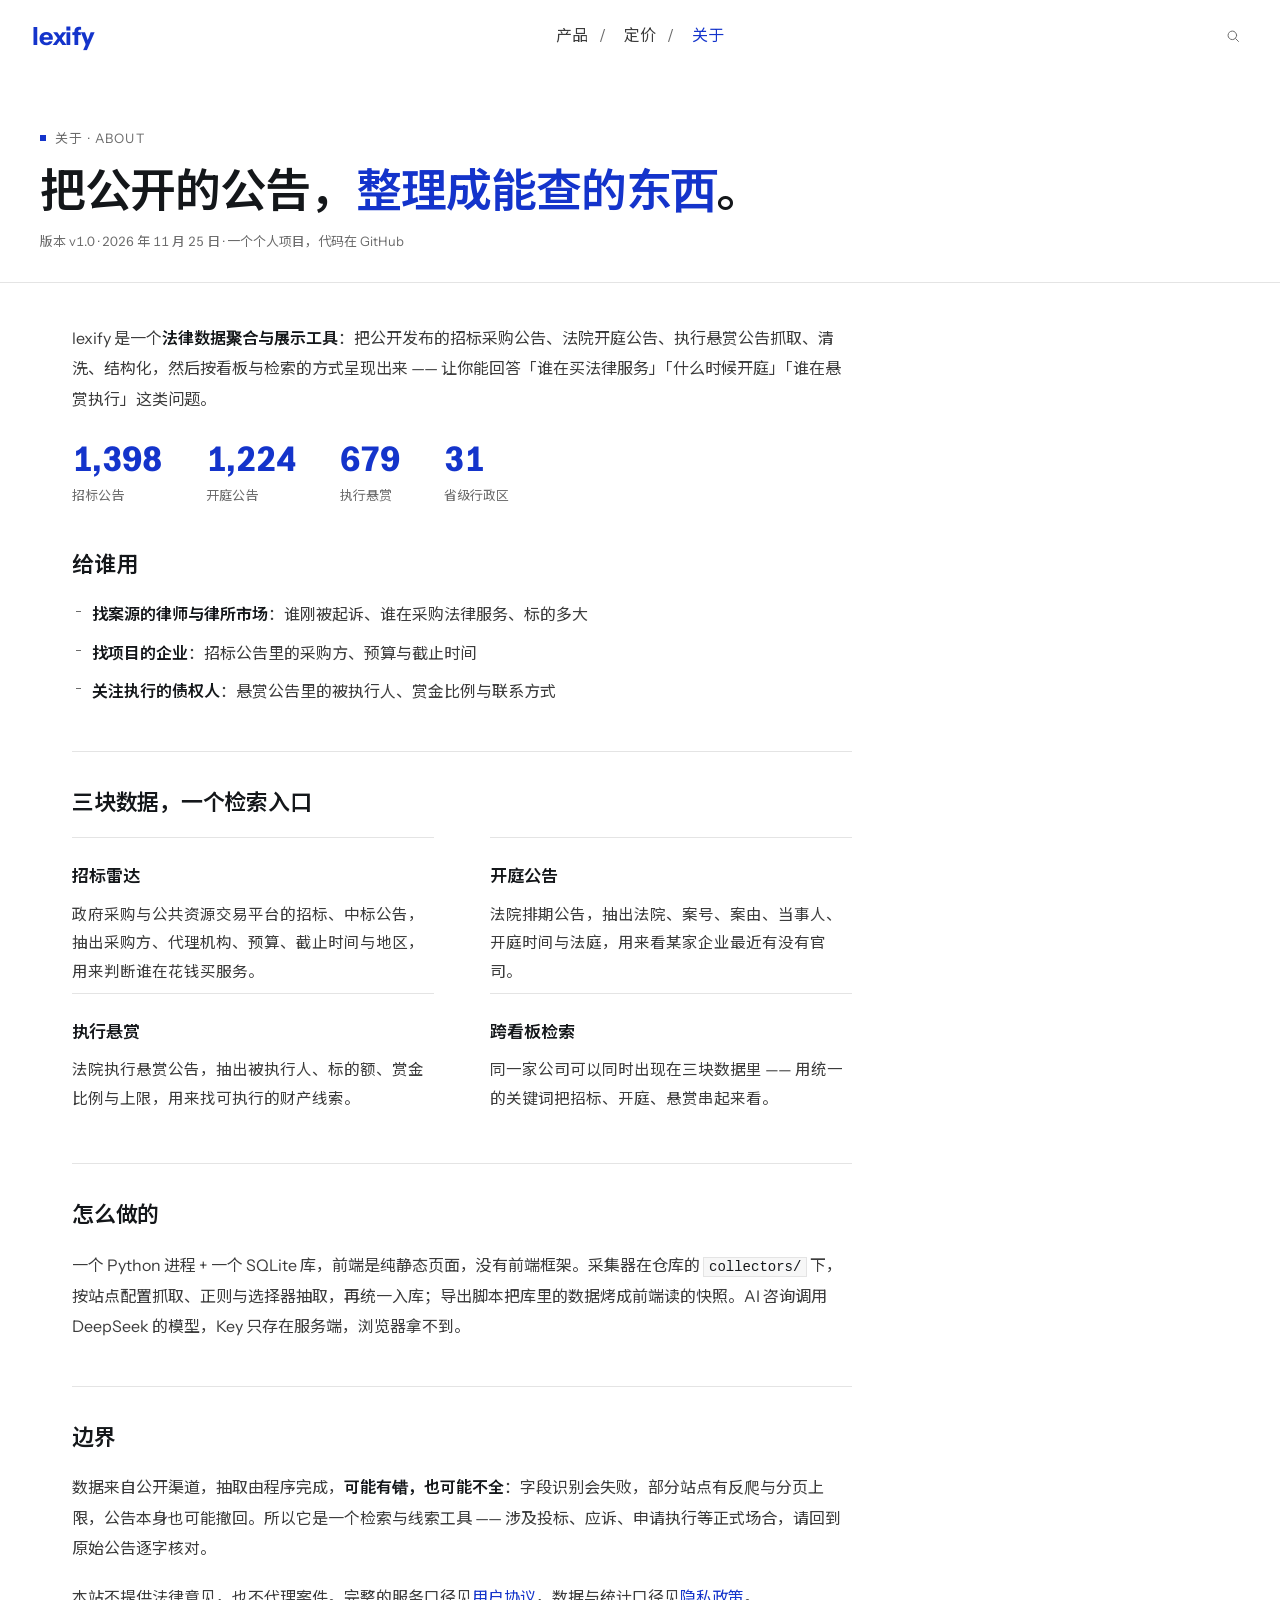
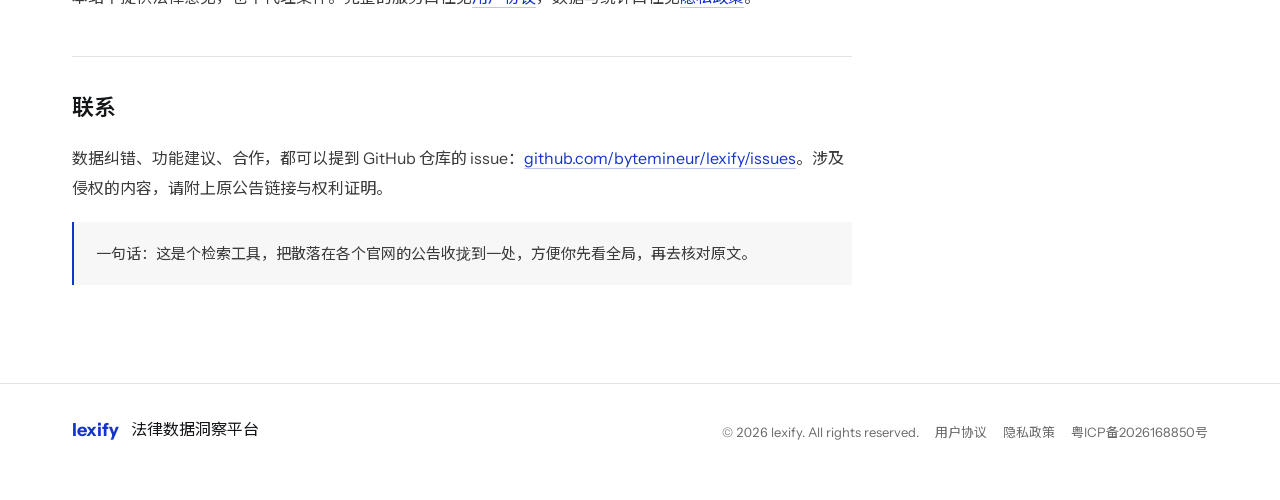
==== web/about.html @ 596ce19b "revert: 页脚恢复原样，保留导航与检索图标的改动" ====
<!DOCTYPE html>
<html lang="zh-CN" data-mlp>
<head>
<meta charset="utf-8">
<meta name="viewport" content="width=device-width, initial-scale=1">
<title>关于 · lexify</title>
<meta name="description" content="lexify 是什么、给谁用、三块数据从哪来、怎么做的，以及它的边界 —— 一个把公开法律公告整理成可检索看板的工具。">
<link rel="icon" type="image/png" sizes="64x64" href="favicon-64.png">
<link rel="icon" type="image/png" sizes="32x32" href="favicon-32.png">
<link rel="stylesheet" href="style.css">
<link rel="stylesheet" href="millennium.css">
<link rel="stylesheet" href="subpage.css">
<link rel="stylesheet" href="ai-chat.css">
</head>
<body class="sub-page">

<header class="topbar">
  <a class="brand" href="index.html">
    <span class="logo" aria-hidden="true">
      <svg viewBox="0 0 24 24" fill="none">
        <path d="M7.8 4.4Q7 4.4 7 5.2v13.5h10v-2.2a1.1 1.1 0 0 0-1.1-1.1h-5.7V4.4z" fill="currentColor"/>
      </svg>
    </span>
    <span class="brand-text"><strong>lexify</strong><em>法律数据洞察平台</em></span>
  </a>
  <nav class="nav" id="nav">
    <div class="nav-drop">
      <a href="tender.html" aria-haspopup="true">产品</a>
      <div class="nav-drop-menu" role="menu">
        <a role="menuitem" href="tender.html"><b>招标雷达</b><em>Tender Radar</em></a>
        <a role="menuitem" href="hearing.html"><b>开庭公告</b><em>Hearing Docket</em></a>
        <a role="menuitem" href="bounty.html"><b>执行悬赏</b><em>Bounty Notice</em></a>
      </div>
    </div>
    <a href="pricing.html">定价</a>
    <a href="about.html" class="on">关于</a>
  </nav>

  <div class="topbar-right">
    <button class="icon-btn" id="btnSearch" title="全站检索（⌘K）" aria-label="检索">
      <svg viewBox="0 0 24 24" fill="none" stroke="currentColor" stroke-width="1.5" stroke-linecap="round">
        <circle cx="11" cy="11" r="6.4"/><path d="m16 16 4.2 4.2"/>
      </svg>
    </button>
  </div>
</header>

<main>

  <section class="sub-head">
    <div class="wrap">
      <p class="sub-kicker"><span class="dot"></span>关于 · ABOUT</p>
      <h1 class="sub-title">把公开的公告，<span class="hl">整理成能查的东西</span>。</h1>
      <p class="sub-meta">版本 v1.0 · 2026 年 11 月 25 日 · 一个个人项目，代码在 GitHub</p>
    </div>
  </section>

  <div class="wrap">
  <article class="sub-body">

    <p>lexify 是一个<strong>法律数据聚合与展示工具</strong>：把公开发布的招标采购公告、法院开庭公告、执行悬赏公告抓取、清洗、结构化，然后按看板与检索的方式呈现出来 —— 让你能回答「谁在买法律服务」「什么时候开庭」「谁在悬赏执行」这类问题。</p>

    <div class="pstat">
      <div><b>1,398</b><span>招标公告</span></div>
      <div><b>1,224</b><span>开庭公告</span></div>
      <div><b>679</b><span>执行悬赏</span></div>
      <div><b>31</b><span>省级行政区</span></div>
    </div>

    <h2>给谁用</h2>
    <ul>
      <li><strong>找案源的律师与律所市场</strong>：谁刚被起诉、谁在采购法律服务、标的多大</li>
      <li><strong>找项目的企业</strong>：招标公告里的采购方、预算与截止时间</li>
      <li><strong>关注执行的债权人</strong>：悬赏公告里的被执行人、赏金比例与联系方式</li>
    </ul>

    <h2>三块数据，一个检索入口</h2>
    <div class="pgrid">
      <div class="pcard">
        <h3>招标雷达</h3>
        <p>政府采购与公共资源交易平台的招标、中标公告，抽出采购方、代理机构、预算、截止时间与地区，用来判断谁在花钱买服务。</p>
      </div>
      <div class="pcard">
        <h3>开庭公告</h3>
        <p>法院排期公告，抽出法院、案号、案由、当事人、开庭时间与法庭，用来看某家企业最近有没有官司。</p>
      </div>
      <div class="pcard">
        <h3>执行悬赏</h3>
        <p>法院执行悬赏公告，抽出被执行人、标的额、赏金比例与上限，用来找可执行的财产线索。</p>
      </div>
      <div class="pcard">
        <h3>跨看板检索</h3>
        <p>同一家公司可以同时出现在三块数据里 —— 用统一的关键词把招标、开庭、悬赏串起来看。</p>
      </div>
    </div>

    <h2>怎么做的</h2>
    <p>一个 Python 进程 + 一个 SQLite 库，前端是纯静态页面，没有前端框架。采集器在仓库的 <code>collectors/</code> 下，按站点配置抓取、正则与选择器抽取，再统一入库；导出脚本把库里的数据烤成前端读的快照。AI 咨询调用 DeepSeek 的模型，Key 只存在服务端，浏览器拿不到。</p>

    <h2>边界</h2>
    <p>数据来自公开渠道，抽取由程序完成，<strong>可能有错，也可能不全</strong>：字段识别会失败，部分站点有反爬与分页上限，公告本身也可能撤回。所以它是一个检索与线索工具 —— 涉及投标、应诉、申请执行等正式场合，请回到原始公告逐字核对。</p>
    <p>本站不提供法律意见，也不代理案件。完整的服务口径见<a href="terms.html">用户协议</a>，数据与统计口径见<a href="privacy.html">隐私政策</a>。</p>

    <h2>联系</h2>
    <p>数据纠错、功能建议、合作，都可以提到 GitHub 仓库的 issue：<a href="https://github.com/bytemineur/lexify/issues" target="_blank" rel="noopener noreferrer">github.com/bytemineur/lexify/issues</a>。涉及侵权的内容，请附上原公告链接与权利证明。</p>

    <p class="sub-note">一句话：这是个检索工具，把散落在各个官网的公告收拢到一处，方便你先看全局，再去核对原文。</p>

  </article>
  </div>
</main>

<footer class="foot">
  <div class="wrap foot-in">
    <a class="foot-brand" href="index.html"><strong>lexify</strong> 法律数据洞察平台</a>
    <div class="foot-legal">
      <p class="foot-note">© 2026 lexify. All rights reserved.</p>
      <p class="foot-links"><a href="terms.html">用户协议</a><a href="privacy.html">隐私政策</a></p>
      <a class="foot-icp" href="https://beian.miit.gov.cn/" target="_blank" rel="noopener noreferrer">粤ICP备2026168850号</a>
    </div>
  </div>
</footer>

<script src="ai-chat.js"></script>
<script src="nav-dropdown.js"></script>
<script src="search.js"></script>
<script src="track.js"></script>
</body>
</html>
---- web/style.css ----
/* ============================================================
   Lexify — 法律数据工作台
   ------------------------------------------------------------
   一套中性色阶（偏冷墨绿，饱和度极低）+ 一个强调色。
   强调色只出现在：选中态、排序箭头、一个关键数字、图表第一名。
   其余全部靠中性阶与 1px 墨线分层，不发光、不渐变、不投影堆叠。

   数字与案号统一走等宽表格字体（tabular / mono），像案卷编号一样对齐。

   零外部字体与图标依赖：全部内联 SVG，离线可用。

   版式修订参照 unslop 的九轮检查法（间距 / 颜色 / 图标 / 文案 / 字体 /
   布局 / 细节 / 视觉 / 动效）：
   unslop by Damir Sokolovsky (@heydamir), CC BY 4.0
   https://github.com/heydamir/unslop
   ============================================================ */

/* ── 色阶与令牌：深色（默认）────────────────────── */
:root,
[data-theme="dark"] {
  color-scheme: dark;

  /* 中性阶：5 层表面 + 3 个文字角色 */
  --bg: #0b0e0d;
  --surface: #121615;
  --surface-2: #171c1a;
  --surface-3: #1e2422;
  --surface-4: #262d2a;

  --border: rgba(233, 236, 234, 0.09);
  --border-2: rgba(233, 236, 234, 0.17);

  --text: #e9ecea;
  --text-2: #9aa39f;
  --text-3: #838c88;

  /* 强调：只做选中、强调数字、图表第一名 */
  --accent: #1fa07a;
  --accent-ink: #46c79c;
  --accent-soft: rgba(31, 160, 122, 0.13);

  /* 语义色只表达意义，压到能坐进色阶里 */
  --danger: #dd6a5e;
  --danger-soft: rgba(221, 106, 94, 0.12);
  --warn: #cf9a34;
  --warn-soft: rgba(207, 154, 52, 0.12);
  --ok: #4cc38a;

  /* 三个看板各自的标识：只用于 6px 圆点，不进版面 */
  --m-tender: #1fa07a;
  --m-hearing: #6f8fd8;
  --m-bounty: #c79a3c;

  /* 主按钮：深色下用色阶里的近白色 + 深字，比彩色按钮更决断 */
  --btn-bg: #e9ecea;
  --btn-fg: #0b0e0d;

  --nav-bg: rgba(11, 14, 13, 0.78);
  --shadow: 0 1px 2px rgba(0, 0, 0, 0.5);
  --shadow-lg: 0 16px 48px rgba(0, 0, 0, 0.55);
  --raised: inset 0 1px 0 rgba(255, 255, 255, 0.04);
}

/* ── 浅色 ───────────────────────────────────────── */
[data-theme="light"] {
  color-scheme: light;

  --bg: #f7f7f4;
  --surface: #ffffff;
  --surface-2: #f1f2ee;
  --surface-3: #e8e9e4;
  --surface-4: #dee0da;

  --border: #e2e3de;
  --border-2: #cfd1ca;

  --text: #14171a;
  --text-2: #565c5f;
  --text-3: #666d69;

  --accent: #0d6b57;
  --accent-ink: #0d6b57;
  --accent-soft: #e6f1ed;

  --danger: #c2453a;
  --danger-soft: #fbeceb;
  --warn: #8a5f0a;
  --warn-soft: #fbf2e0;
  --ok: #16794c;

  --m-tender: #0d6b57;
  --m-hearing: #2f5aa8;
  --m-bounty: #8a5f0a;

  --btn-bg: #14171a;
  --btn-fg: #ffffff;

  --nav-bg: rgba(247, 247, 244, 0.85);
  --shadow: 0 1px 2px rgba(16, 18, 20, 0.05);
  --shadow-lg: 0 12px 32px rgba(16, 18, 20, 0.09);
  --raised: none;
}

/* ── 基础 ───────────────────────────────────────── */
*,
*::before,
*::after { box-sizing: border-box; }

html { -webkit-text-size-adjust: 100%; }

body {
  margin: 0;
  background: var(--bg);
  color: var(--text);
  font-family: -apple-system, BlinkMacSystemFont, "Segoe UI", "PingFang SC",
               "Hiragino Sans GB", "Microsoft YaHei", "Noto Sans SC", sans-serif;
  font-size: 14px;
  line-height: 1.6;
  -webkit-font-smoothing: antialiased;
}

/* 数字、案号、金额：一套等宽，全站对齐 */
.mono,
table.list td.num,
.ticker dt,
.metrics b,
.kpis .kpi b,
.preview-n,
.pn,
.chip i,
.dv,
.bhead-meta b { font-variant-numeric: tabular-nums; }

@keyframes spin { to { transform: rotate(360deg); } }

@media (prefers-reduced-motion: reduce) {
  * { transition: none !important; animation: none !important; }
}

a { color: inherit; text-decoration: none; }
h1, h2, h3, h4, p, dl, dd, ul, li { margin: 0; }
ul { padding: 0; list-style: none; }
button { font: inherit; color: inherit; }
svg { display: block; }

::selection { background: var(--accent-soft); color: var(--text); }

/* 段落用 pretty 换行，避免最后一行只剩一两个字 */
.hero-title,
.hero-sub,
.sec-head p,
.card-desc,
.card-facts li,
.aside-note,
.bhead p.sub { text-wrap: pretty; }

:focus-visible {
  outline: 2px solid var(--accent);
  outline-offset: 2px;
  border-radius: 4px;
}

.wrap {
  width: 100%;
  max-width: 1240px;
  margin: 0 auto;
  padding: 0 32px;
}
@media (max-width: 720px) { .wrap { padding: 0 20px; } }

/* ── 顶栏 ───────────────────────────────────────── */
.topbar {
  position: sticky;
  top: 0;
  z-index: 40;
  display: flex;
  align-items: center;
  gap: 24px;
  height: 64px;
  padding: 0 32px;
  background: var(--nav-bg);
  backdrop-filter: saturate(160%) blur(12px);
  -webkit-backdrop-filter: saturate(160%) blur(12px);
  border-bottom: 1px solid var(--border);
}

.brand { display: flex; align-items: center; gap: 10px; flex: 0 0 auto; }

/* 标识：平涂一方，不用渐变、不加发光 */
.logo {
  display: grid;
  place-items: center;
  width: 28px;
  height: 28px;
  border-radius: 8px;
  background: var(--accent);
  color: #fff;
}
.logo svg { width: 18px; height: 18px; }
.logo.sm { width: 24px; height: 24px; border-radius: 7px; }
.logo.sm svg { width: 15px; height: 15px; }

.brand-text { display: flex; flex-direction: column; line-height: 1.15; }
.brand-text strong { font-size: 16px; font-weight: 600; letter-spacing: -0.01em; }
.brand-text em {
  font-style: normal;
  font-size: 11px;
  color: var(--text-3);
}

.nav { display: flex; align-items: center; gap: 2px; margin-left: 8px; }
.nav a {
  padding: 6px 12px;
  border-radius: 8px;
  font-size: 13px;
  color: var(--text-2);
  transition: background-color .14s cubic-bezier(.22,1,.36,1),
              color .14s cubic-bezier(.22,1,.36,1);
}
.nav a:hover { color: var(--text); background: var(--surface-2); }
.nav a.on { color: var(--text); background: var(--surface-2); }

.topbar-right { display: flex; align-items: center; gap: 8px; margin-left: auto; }

.icon-btn {
  display: grid;
  place-items: center;
  width: 32px;
  height: 32px;
  padding: 0;
  border: 1px solid var(--border);
  border-radius: 8px;
  background: transparent;
  color: var(--text-2);
  cursor: pointer;
  transition: border-color .14s cubic-bezier(.22,1,.36,1),
              color .14s cubic-bezier(.22,1,.36,1);
}
.icon-btn svg { width: 16px; height: 16px; }
.icon-btn:hover { color: var(--text); border-color: var(--border-2); }

.seg {
  display: flex;
  gap: 2px;
  padding: 2px;
  border: 1px solid var(--border);
  border-radius: 8px;
  background: var(--surface-2);
}
.seg button {
  display: grid;
  place-items: center;
  width: 26px;
  height: 26px;
  padding: 0;
  border: 0;
  border-radius: 6px;
  background: transparent;
  color: var(--text-3);
  cursor: pointer;
  transition: background-color .14s cubic-bezier(.22,1,.36,1),
              color .14s cubic-bezier(.22,1,.36,1);
}
.seg button svg { width: 14px; height: 14px; }
.seg button:hover { color: var(--text-2); }
.seg button.on {
  background: var(--surface);
  color: var(--text);
  box-shadow: var(--raised);
}

@media (max-width: 860px) {
  .nav { display: none; }
  .topbar { gap: 12px; padding: 0 20px; }
}

@media (max-width: 560px) {
  /* 窄屏交给自动换行，硬折行会留孤字 */
  .hero-title { font-size: 26px; }
  .hero-title br { display: none; }
  .searchbar kbd { display: none; }
}

/* ── 首屏 ───────────────────────────────────────── */
.hero { border-bottom: 1px solid var(--border); }

/* 左文右证：左边说产品，右边直接摆三条真实记录 */
.hero-grid {
  display: grid;
  grid-template-columns: minmax(0, 1fr) minmax(0, 460px);
  align-items: center;
  gap: 56px;
  padding: 88px 0 56px;
}
@media (max-width: 1120px) {
  .hero-grid { grid-template-columns: 1fr; gap: 48px; padding: 64px 0 48px; }
  /* 单列时收窄，保持表格该有的比例，别拉成一条长带 */
  .preview { max-width: 560px; }
}

/* 顶部一行状态：纯文字，不做胶囊 */
.eyebrow {
  display: flex;
  align-items: center;
  gap: 8px;
  margin-bottom: 24px;
  font-size: 12px;
  color: var(--text-3);
}
.eyebrow .dot {
  width: 5px;
  height: 5px;
  border-radius: 50%;
  background: var(--accent);
  flex: 0 0 auto;
}

.hero-title {
  max-width: 600px;
  font-size: clamp(28px, 3vw, 40px);
  font-weight: 500;
  line-height: 1.2;
  letter-spacing: -0.02em;
  margin-bottom: 20px;
}
/* 一个词上色就够，不再压一条色块 */
.hero-title .hl { color: var(--accent-ink); }

.hero-sub {
  max-width: 566px;
  font-size: 15px;
  line-height: 1.75;
  color: var(--text-2);
  margin-bottom: 32px;
}

/* 搜索条 */
.searchbar {
  display: flex;
  align-items: center;
  gap: 10px;
  max-width: 520px;
  padding: 4px 4px 4px 14px;
  border: 1px solid var(--border-2);
  border-radius: 10px;
  background: var(--surface);
  transition: border-color .16s cubic-bezier(.22,1,.36,1),
              box-shadow .16s cubic-bezier(.22,1,.36,1);
}
.searchbar:focus-within {
  border-color: var(--accent);
  box-shadow: 0 0 0 3px var(--accent-soft);
}
.sb-icon { width: 16px; height: 16px; color: var(--text-3); flex: 0 0 auto; }
.searchbar input {
  flex: 1;
  min-width: 0;
  border: 0;
  outline: 0;
  background: transparent;
  color: var(--text);
  font-size: 14px;
  line-height: 2;
}
.searchbar input::placeholder { color: var(--text-3); }
.searchbar input::-webkit-search-cancel-button { display: none; }
.searchbar kbd {
  flex: 0 0 auto;
  padding: 2px 6px;
  border: 1px solid var(--border);
  border-radius: 4px;
  background: var(--surface-2);
  color: var(--text-3);
  font: inherit;
  font-size: 11px;
}
.sb-go {
  flex: 0 0 auto;
  padding: 8px 18px;
  border: 0;
  border-radius: 8px;
  background: var(--btn-bg);
  color: var(--btn-fg);
  font-size: 13px;
  font-weight: 500;
  cursor: pointer;
  transition: opacity .14s cubic-bezier(.22,1,.36,1);
}
.sb-go:hover { opacity: .88; }
.sb-go:active { transform: scale(.98); }

/* 常用检索：安静的文本链，不做胶囊 */
.hero-hot {
  display: flex;
  align-items: baseline;
  gap: 4px 12px;
  flex-wrap: wrap;
  margin-top: 14px;
  font-size: 12px;
  color: var(--text-3);
}
.hero-hot button {
  padding: 0;
  border: 0;
  background: transparent;
  color: var(--text-2);
  font-size: 12px;
  cursor: pointer;
  text-decoration: underline;
  text-decoration-color: var(--border-2);
  text-underline-offset: 3px;
  transition: color .14s cubic-bezier(.22,1,.36,1);
}
.hero-hot button:hover { color: var(--accent-ink); text-decoration-color: currentColor; }

/* ── 首屏右侧：一条真实记录 ─────────────────────── */
.preview {
  border: 1px solid var(--border);
  border-radius: 14px;
  background: var(--surface);
  box-shadow: var(--shadow-lg);
  overflow: hidden;
}
.preview-h {
  display: flex;
  align-items: baseline;
  justify-content: space-between;
  gap: 12px;
  padding: 14px 20px;
  border-bottom: 1px solid var(--border);
}
.preview-t { font-size: 13px; font-weight: 500; }
.preview-cols {
  display: flex;
  align-items: baseline;
  gap: 8px;
  font-size: 11.5px;
  color: var(--text-3);
}
.preview-cols b { color: var(--text-2); font-weight: 400; font-variant-numeric: tabular-nums; }

.pv-row {
  display: grid;
  grid-template-columns: 72px minmax(0, 1fr) auto;
  gap: 16px;
  padding: 12px 20px;
  border-bottom: 1px solid var(--border);
}
.pv-row:last-of-type { border-bottom: 0; }
.pv-when { font-size: 13px; font-weight: 500; }
.pv-when .pv-d {
  display: block;
  margin-top: 2px;
  font-size: 11px;
  font-weight: 400;
  color: var(--text-3);
}
.pv-when .pv-d.soon { color: var(--danger); }
.pv-party {
  font-size: 13px;
  color: var(--text);
  overflow: hidden;
  text-overflow: ellipsis;
  white-space: nowrap;
}
.pv-meta {
  display: block;
  margin-top: 3px;
  font-size: 11.5px;
  color: var(--text-3);
  overflow: hidden;
  text-overflow: ellipsis;
  white-space: nowrap;
}
.pv-amt {
  font-size: 13px;
  font-weight: 500;
  text-align: right;
  white-space: nowrap;
  font-variant-numeric: tabular-nums;
}

.preview-f {
  display: flex;
  align-items: center;
  justify-content: space-between;
  gap: 12px;
  padding: 12px 20px;
  border-top: 1px solid var(--border);
  background: var(--surface-2);
  font-size: 11.5px;
  color: var(--text-3);
}
.preview-f b { color: var(--text); font-weight: 500; font-variant-numeric: tabular-nums; }

@media (max-width: 560px) {
  .pv-row { grid-template-columns: 56px minmax(0, 1fr) auto; gap: 12px; padding: 12px 16px; }
  .preview-h, .preview-f { padding-left: 16px; padding-right: 16px; }
}

/* ── 数字带 ─────────────────────────────────────── */
.ticker {
  display: flex;
  gap: 0;
  padding-bottom: 56px;
  border-top: 1px solid var(--border);
}
.ticker > div {
  flex: 1 1 0;
  min-width: 0;
  padding: 20px 24px 0 0;
}
.ticker > div + div { padding-left: 24px; border-left: 1px solid var(--border); }
.ticker dt {
  font-size: 28px;
  font-weight: 500;
  letter-spacing: -0.02em;
  line-height: 1.2;
}
.ticker dt.word { font-size: 20px; letter-spacing: 0; }
.ticker dd { font-size: 12px; color: var(--text-3); margin-top: 4px; }

@media (max-width: 720px) {
  .ticker { flex-wrap: wrap; padding-bottom: 40px; }
  .ticker > div { flex-basis: 42%; padding-top: 16px; }
  .ticker > div + div { padding-left: 0; border-left: 0; }
  .ticker > div:nth-child(even) { padding-left: 20px; border-left: 1px solid var(--border); }
}

/* ── 区块标题 ───────────────────────────────────── */
.sec-head { margin-bottom: 28px; }
.sec-head.tight { margin-bottom: 20px; }
.sec-head h2 {
  font-size: 20px;
  font-weight: 500;
  letter-spacing: -0.012em;
  margin-bottom: 6px;
}
.sec-head p {
  max-width: 640px;
  font-size: 13.5px;
  color: var(--text-2);
  line-height: 1.7;
}

/* ── 看板卡片 ───────────────────────────────────── */
.boards { padding: 80px 0 8px; }

.board-grid {
  display: grid;
  grid-template-columns: repeat(3, 1fr);
  gap: 16px;
}
@media (max-width: 1080px) { .board-grid { grid-template-columns: 1fr 1fr; } }
@media (max-width: 720px) { .board-grid { grid-template-columns: 1fr; } }

.card {
  position: relative;
  display: flex;
  flex-direction: column;
  padding: 24px 24px 0;
  border: 1px solid var(--border);
  border-radius: 14px;
  background: var(--surface);
  overflow: hidden;
  transition: border-color .18s cubic-bezier(.22,1,.36,1);
}
.card:hover { border-color: var(--border-2); }

/* 三个看板只留一个 6px 圆点做标识，不铺色 */
.m-tender { --mc: var(--m-tender); }
.m-hearing { --mc: var(--m-hearing); }
.m-bounty { --mc: var(--m-bounty); }

.card-top { display: flex; gap: 14px; margin-bottom: 20px; }

.card-icon {
  display: grid;
  place-items: center;
  width: 36px;
  height: 36px;
  flex: 0 0 auto;
  border-radius: 10px;
  background: var(--surface-2);
  border: 1px solid var(--border);
  color: var(--text-2);
}
.card-icon svg { width: 18px; height: 18px; stroke-width: 1.5; }

.card h3 {
  display: flex;
  align-items: baseline;
  gap: 8px;
  font-size: 16px;
  font-weight: 500;
  margin-bottom: 6px;
}
.card h3 .en {
  font-size: 11.5px;
  font-weight: 400;
  color: var(--text-3);
}
.card-desc {
  font-size: 13px;
  line-height: 1.65;
  color: var(--text-2);
  /* 三张卡说长度不一，统一预留三行，指标行才能横向对齐 */
  min-height: 4.95em;
  display: -webkit-box;
  -webkit-line-clamp: 3;
  -webkit-box-orient: vertical;
  overflow: hidden;
}
.card-desc strong { color: var(--text); font-weight: 500; }

/* 指标行 */
.metrics {
  display: flex;
  gap: 0;
  padding: 14px 0;
  margin-bottom: 16px;
  border-top: 1px solid var(--border);
  border-bottom: 1px solid var(--border);
}
.metrics li { flex: 1; padding-right: 12px; }
.metrics li + li { padding-left: 14px; border-left: 1px solid var(--border); }
.metrics b {
  display: block;
  font-size: 17px;
  font-weight: 500;
  letter-spacing: -0.012em;
  line-height: 1.3;
}
.metrics span {
  display: block;
  font-size: 11.5px;
  color: var(--text-3);
  line-height: 1.4;
  margin-top: 2px;
}
/* 只有「临期」这一个数字带语义色。
   注意用 m- 前缀：.hot / .warn 是首页「常用检索」那排文字链的类，
   直接挂在 li 上会把 display:flex 和 12px 字号带进来（33 缩水就是这么来的）。 */
.metrics .m-warn b { color: var(--warn); }
.metrics .m-hot b { color: var(--danger); }
.metrics .m-money b { color: var(--bounty, var(--text)); }

/* 一条真实统计，替代原来的装饰柱图 */
.card-stat {
  margin-bottom: 20px;
  font-size: 11.5px;
  line-height: 1.5;
  color: var(--text-3);
}
.card-stat b { color: var(--text-2); font-weight: 500; font-variant-numeric: tabular-nums; }

/* 要点 */
.card-facts { flex: 1; margin-bottom: 24px; }
.card-facts li {
  position: relative;
  padding-left: 14px;
  margin-bottom: 8px;
  font-size: 12.5px;
  line-height: 1.6;
  color: var(--text-2);
}
.card-facts li::before {
  content: "";
  position: absolute;
  left: 2px;
  top: 8px;
  width: 3px;
  height: 3px;
  border-radius: 50%;
  background: var(--text-3);
}

/* 进入按钮 */
.card-go {
  display: flex;
  align-items: center;
  justify-content: space-between;
  gap: 12px;
  margin: 0 -24px;
  padding: 14px 24px;
  border-top: 1px solid var(--border);
  background: var(--surface-2);
  font-size: 13px;
  font-weight: 500;
  color: var(--text-2);
  transition: color .18s cubic-bezier(.22,1,.36,1),
              background-color .18s cubic-bezier(.22,1,.36,1);
}
.card-go svg { width: 16px; height: 16px; stroke-width: 1.5; transition: transform .18s cubic-bezier(.22,1,.36,1); }
.card:hover .card-go { color: var(--text); background: var(--surface-3); }
.card:hover .card-go svg { transform: translateX(2px); }

/* ── 路线图 ─────────────────────────────────────── */
/* 类名带模块前缀：.soon 这种裸词会和表格里的「临期」标记、首屏预览的倒计时撞车，
   之前 .pv-d.soon 就是被这里的 72px 上内边距顶成两行高。 */
.roadmap { padding: 72px 0 8px; }

.soon-grid {
  display: grid;
  grid-template-columns: repeat(2, 1fr);
  gap: 16px;
}
@media (max-width: 720px) { .soon-grid { grid-template-columns: 1fr; } }

.soon-card { --mc: var(--text-3); padding-bottom: 24px; background: transparent; }
.soon-card:hover { border-color: var(--border-2); }
.soon-card .card-icon { background: transparent; }
.soon-card .card-top { margin-bottom: 0; }
.soon-card .card-desc { color: var(--text-3); }

/* 「规划中」用安静的文字标记，不做胶囊 */
.pill {
  position: absolute;
  top: 24px;
  right: 24px;
  font-size: 11px;
  color: var(--text-3);
}
.pill::before {
  content: "";
  display: inline-block;
  width: 4px;
  height: 4px;
  margin-right: 6px;
  border-radius: 50%;
  background: var(--text-3);
  vertical-align: 2px;
}

/* ── 数据源 ─────────────────────────────────────── */
.sources { padding: 72px 0 80px; }

.src-grid {
  display: grid;
  grid-template-columns: repeat(3, 1fr);
  gap: 16px;
}
@media (max-width: 900px) { .src-grid { grid-template-columns: 1fr; } }

.src {
  padding: 18px 20px;
  border: 1px solid var(--border);
  border-radius: 12px;
  background: var(--surface);
}
.src-k {
  display: inline-block;
  margin-bottom: 8px;
  font-size: 11.5px;
  font-weight: 500;
  color: var(--accent-ink);
}
.src p { font-size: 12.5px; line-height: 1.65; color: var(--text-2); }

/* ── 页脚 ───────────────────────────────────────── */
.foot {
  border-top: 1px solid var(--border);
  padding: 32px 0 36px;
  background: var(--surface);
}
.foot-in {
  display: flex;
  align-items: flex-start;
  justify-content: space-between;
  gap: 40px;
  flex-wrap: wrap;
}
.foot-brand { display: flex; align-items: center; gap: 12px; }
.foot-brand strong { font-size: 14px; font-weight: 500; }
.foot-brand p { font-size: 11.5px; color: var(--text-3); }
.foot-note {
  font-size: 11.5px;
  line-height: 1.75;
  color: var(--text-3);
}
.foot-links {
  display: flex;
  align-items: center;
  gap: 14px;
  margin-top: 6px;
  font-size: 11.5px;
  line-height: 1.75;
  color: var(--text-3);
}
.foot-links a {
  color: var(--text-3);
  transition: color .14s cubic-bezier(.22, 1, .36, 1);
}
.foot-links a:hover { color: var(--accent-ink); }
.foot-icp {
  display: inline-block;
  margin-top: 6px;
  font-size: 11.5px;
  color: var(--text-3);
}
.foot-icp:hover { color: var(--accent-ink); }

/* ── 检索浮层 ───────────────────────────────────── */
.palette[hidden] { display: none; }
.palette {
  position: fixed;
  inset: 0;
  z-index: 90;
  display: flex;
  justify-content: center;
  padding-top: 14vh;
  background: rgba(0, 0, 0, .5);
}
.palette-box {
  width: min(600px, calc(100vw - 40px));
  max-height: 62vh;
  align-self: flex-start;
  display: flex;
  flex-direction: column;
  border: 1px solid var(--border-2);
  border-radius: 14px;
  background: var(--surface);
  box-shadow: var(--shadow-lg);
  overflow: hidden;
}
.palette-input {
  display: flex;
  align-items: center;
  gap: 12px;
  padding: 14px 16px;
  border-bottom: 1px solid var(--border);
}
.palette-input svg { width: 16px; height: 16px; color: var(--text-3); flex: 0 0 auto; }
.palette-input input {
  flex: 1;
  border: 0;
  outline: 0;
  background: transparent;
  color: var(--text);
  font-size: 14px;
}
.palette-input input::placeholder { color: var(--text-3); }
.palette-hint {
  padding: 8px 16px;
  font-size: 11.5px;
  color: var(--text-3);
  border-bottom: 1px solid var(--border);
  background: var(--surface-2);
}
.palette-list { overflow-y: auto; padding: 6px; }
.palette-item {
  display: flex;
  align-items: center;
  gap: 12px;
  width: 100%;
  padding: 8px 12px;
  border: 0;
  border-radius: 8px;
  background: transparent;
  color: var(--text-2);
  font-size: 13px;
  text-align: left;
  cursor: pointer;
}
.palette-item:hover,
.palette-item.on { background: var(--surface-2); color: var(--text); }
.palette-item .pk {
  flex: 0 0 auto;
  font-size: 11px;
  color: var(--text-3);
}
.palette-item.on .pk { color: var(--accent-ink); }
.palette-item .pv { margin-left: auto; font-size: 11.5px; color: var(--text-3); }

/* 滚动条 */
::-webkit-scrollbar { width: 10px; height: 10px; }
::-webkit-scrollbar-track { background: transparent; }
::-webkit-scrollbar-thumb {
  background: var(--border-2);
  border-radius: 5px;
  border: 3px solid transparent;
  background-clip: content-box;
}
::-webkit-scrollbar-thumb:hover { background: var(--text-3); background-clip: content-box; }

/* 入场：只做一次，同一曲线，不碰 opacity */
@media (prefers-reduced-motion: no-preference) {
  .hero-copy > *, .preview, .ticker {
    animation: rise .42s cubic-bezier(.22,1,.36,1) backwards;
  }
  .hero-copy > *:nth-child(2) { animation-delay: 40ms; }
  .hero-copy > *:nth-child(3) { animation-delay: 80ms; }
  .hero-copy > *:nth-child(4) { animation-delay: 120ms; }
  .hero-copy > *:nth-child(5) { animation-delay: 160ms; }
  .preview { animation-delay: 100ms; }
  .ticker { animation-delay: 200ms; }
  @keyframes rise {
    from { transform: translateY(8px); }
    to { transform: none; }
  }
}

/* ============================================================
   滚动进入：让首页板块之间不再一马平川。
   用 animation（而非 transition）触发，避免与 .card 自身的
   border-color 过渡、以及与 millennium 主题的其它过渡冲突。
   由 app.js 的 initReveal() 用 IntersectionObserver 加 .in 类触发；
   无 JS 时 .reveal 类根本不会加上，内容照常可见。
   ============================================================ */
@media (prefers-reduced-motion: no-preference) {
  .reveal { opacity: 0; }
  .reveal.in {
    opacity: 1;
    animation: revealIn .72s cubic-bezier(.22,1,.36,1) both;
  }
  @keyframes revealIn {
    from { opacity: 0; transform: translateY(24px) scale(.99); }
    to   { opacity: 1; transform: none; }
  }
}

/* 首页数字条的实时标注：证明上面的数字是现查的，不是快照 */
.ticker-live {
  margin: 10px 0 0;
  font-size: 12px;
  color: var(--text-3);
  letter-spacing: .02em;
}
.ticker-live::before {
  content: "";
  display: inline-block;
  width: 5px; height: 5px;
  margin-right: 6px;
  border-radius: 50%;
  background: var(--blue);
  vertical-align: 1px;
}
---- web/millennium.css ----
/* ============================================================
   Lexify — 千禧年式（millennium.css）
   ------------------------------------------------------------
   参照：mlp.com 实拍（截图 mlp-home.png）。
   它的语言只有四件事，我逐条照做：

   1. 白底 + 一种电光蓝 #1434CB，全站没有第二个颜色。
   2. 标题与正文全用非衬线（Instrument Sans + Noto Sans SC），
      靠字重区分层级，走苹果官网的科技感。
   3. 正文与导航用非衬线，字号偏大、行距松。
   4. 背景一片「会变形的短划线场」——由流场生成的图形，
      不是渐变也不是图片。见 field.svg（生成脚本 gen-field.js）。

   注意：参照站正文是蓝色的；这里正文也走蓝，但把长段落
   降到 72% 不透明度，保证连续阅读不刺眼。

   覆盖层：html[data-mlp] 前缀，不改 style.css / board.css。
   ============================================================ */

/* ── 0. 字体 ─────────────────────────────────────── */
/* 全部自托管，不依赖操作系统装了什么字体：
   - Instrument Sans：英文与数字（拉丁）
   - Noto Sans SC    ：中文标题与正文（子集了 UI + 数据里出现的 3,113 个汉字）
   两个字体都是 SIL OFL 许可，可随源码分发。 */
@font-face {
  font-family: "Instrument Sans";
  src: url("./fonts/InstrumentSans-Regular.woff2") format("woff2");
  font-weight: 400; font-style: normal; font-display: swap;
}
@font-face {
  font-family: "Instrument Sans";
  src: url("./fonts/InstrumentSans-Bold.woff2") format("woff2");
  font-weight: 600 700; font-style: normal; font-display: swap;
}
@font-face {
  font-family: "Noto Sans SC";
  src: url("./fonts/NotoSansSC-400-subset.woff2") format("woff2");
  font-weight: 400; font-style: normal; font-display: swap;
}
@font-face {
  font-family: "Noto Sans SC";
  src: url("./fonts/NotoSansSC-600-subset.woff2") format("woff2");
  font-weight: 600; font-style: normal; font-display: swap;
}

/* ── 1. 令牌 ─────────────────────────────────────── */
html[data-mlp] {
  color-scheme: light;

  --blue: #1434CB;
  /* 主色只保留在 logo / 搜索聚焦 / 选中态 / 关键数字 / 按钮这些必要场合。
     正文、次要文字、边框、卡片底色一律走中性灰（浅黑/深灰/中灰），
     避免整面蓝色造成视觉疲劳——参考苹果 / 腾讯 / 安克的主色收敛策略。 */
  --blue-72: #3c3c3c;      /* 原「蓝色正文」→ 深灰（主文字层级） */
  --blue-56: #6b6b6b;      /* 原「蓝色弱文字」→ 中灰（次要文字层级） */
  --blue-18: #e4e4e4;      /* 原「蓝色边框」→ 浅灰 */
  --blue-10: #f2f2f2;      /* 原「蓝色底色」→ 极浅灰 */
  --blue-05: #f7f7f7;      /* 原「蓝色 hover 底」→ 近白灰 */
  --paper: #FFFFFF;

  --bg: var(--paper);
  --surface: var(--paper);
  --surface-2: var(--blue-05);
  --surface-3: var(--blue-10);
  --surface-4: #ececec;
  --border: var(--blue-18);
  --border-2: #d3d3d3;
  --text: #14171a;         /* 近黑，主文字 */
  --text-2: var(--blue-72);
  --text-3: var(--blue-56);
  --accent: var(--blue);           /* 主色：电光蓝，关键场合专用 */
  --accent-ink: var(--blue);
  --accent-soft: rgba(20, 52, 203, 0.10);
  --danger: #B3261E;
  --warn: #8A5A00;
  --ok: var(--blue);
  --btn-bg: var(--blue);
  --btn-fg: #FFFFFF;
  --nav-bg: rgba(255, 255, 255, 0.9);
  --shadow: none;
  --shadow-lg: none;
  --raised: none;

  --font-sans: "Instrument Sans", "Noto Sans SC", "PingFang SC", "Hiragino Sans GB",
               "Microsoft YaHei", -apple-system, sans-serif;
}

/* 夜间：同一套蓝反印成夜蓝 */
html[data-mlp][data-theme="dark"] {
  color-scheme: dark;
  --paper: #070B22;
  --blue: #8FA6FF;
  --blue-72: rgba(143, 166, 255, 0.78);
  --blue-56: rgba(143, 166, 255, 0.6);
  --blue-18: rgba(143, 166, 255, 0.2);
  --blue-10: rgba(143, 166, 255, 0.12);
  --blue-05: rgba(143, 166, 255, 0.06);
  --btn-bg: #8FA6FF;
  --btn-fg: #070B22;
  --nav-bg: rgba(7, 11, 34, 0.9);
}

/* ── 2. 基础排版 ────────────────────────────────── */
html[data-mlp] body {
  font-family: var(--font-sans);
  font-size: 16px;
  line-height: 1.6;
  letter-spacing: 0;
  color: var(--text);
  background: var(--paper);
  -webkit-font-smoothing: antialiased;
}

html[data-mlp] .wrap { width: min(1200px, 100% - 80px); }

/* 标题/刊名/大数字统一非衬线，靠字重 600 与字号拉开层级 */
html[data-mlp] :where(.brand-text strong, .hero-title, .sec-head h2, .bhead h1,
  .ticker dt, .kpis .kpi b, .metrics b, .modal-h h3, .foot-brand strong) {
  font-family: var(--font-sans);
  font-weight: 600;
}

html[data-mlp] :where(.ticker dt, .kpis .kpi b, .metrics b, .tcount, .t-mono,
  table.list td.num, .dv, .pn, .chip i, .preview-cols b, .pv-amt, .pv-d, .bhead-meta, .foot-note) {
  font-variant-numeric: tabular-nums;
}

/* ── 3. 顶栏：字 + 斜杠分隔 ──────────────────────── */
html[data-mlp] .topbar {
  position: sticky; top: 0; z-index: 40;
  height: 72px; padding: 0 32px; gap: 40px;
  background: var(--nav-bg);
  backdrop-filter: saturate(140%) blur(10px);
  -webkit-backdrop-filter: saturate(140%) blur(10px);
  border-bottom: 0;
}
/* 品牌贴左、导航居中、右侧工具贴右（三栏等分，中间列始终居中） */
@media (min-width: 901px) {
  html[data-mlp] .topbar {
    display: grid;
    grid-template-columns: 1fr auto 1fr;
    align-items: center;
    column-gap: 24px;
  }
  html[data-mlp] .topbar > .brand { justify-self: start; }
  html[data-mlp] .topbar > .nav,
  html[data-mlp] .topbar > .btabs { justify-self: center; }
  /* 每项右侧留了斜杠位与间距，视觉重心会偏左，按实测补 14px 回来 */
  html[data-mlp] .topbar > .nav { position: relative; left: 14px; }
  html[data-mlp] .topbar > .topbar-right { justify-self: end; margin-left: 0; }
}
html[data-mlp] .brand { gap: 0; }
html[data-mlp] .logo { display: none; }
html[data-mlp] .brand-text strong {
  font-size: 25px; font-weight: 600; letter-spacing: -0.01em; text-transform: none;
  color: var(--blue); font-family: var(--font-sans);
}
html[data-mlp] .brand-text em { display: none; }
html[data-mlp] .nav { gap: 0; }
html[data-mlp] .nav a {
  position: relative; height: 72px; padding: 0 18px 0 0; margin-right: 18px;
  font-size: 16px; color: var(--text-2); background: none; border: 0;
  display: inline-flex; align-items: center;
}
html[data-mlp] .nav a::after {
  content: "/"; position: absolute; right: 0; color: var(--blue-56); font-weight: 300;
}
html[data-mlp] .nav a:last-child::after { content: ""; }
html[data-mlp] .nav a:hover { color: var(--blue); text-decoration: underline; text-underline-offset: 5px; }
html[data-mlp] .nav a.on { color: var(--blue); background: none; box-shadow: none; }

/* 看板下拉：与数据卡同一套方角 + 1px 蓝线 */
html[data-mlp] .nav-drop { position: relative; display: flex; align-items: center; }
html[data-mlp] .nav-drop-menu {
  position: absolute; top: 100%; left: -14px; z-index: 50;
  min-width: 258px; padding: 5px 0;
  background: #FFFFFF;
  border: 1px solid var(--blue-18);
  border-radius: 0;
  box-shadow: 0 18px 44px -22px rgba(0, 0, 0, 0.16);
  opacity: 0; visibility: hidden; transform: translateY(-4px);
  transition: opacity .14s ease, transform .14s ease, visibility .14s;
}
html[data-mlp] .nav-drop:hover .nav-drop-menu,
html[data-mlp] .nav-drop:focus-within .nav-drop-menu,
html[data-mlp] .nav-drop.is-open .nav-drop-menu {
  opacity: 1; visibility: visible; transform: none;
}
html[data-mlp] .nav-drop-menu a {
  display: flex; align-items: baseline; justify-content: space-between; gap: 18px;
  height: auto; margin: 0; padding: 10px 14px;
  font-size: 15px; line-height: 1.4; color: var(--text-2);
  background: none;
}
html[data-mlp] .nav-drop-menu a::after { content: none; }      /* 菜单项不带斜杠 */
html[data-mlp] .nav-drop-menu a:hover {
  background: var(--blue-05); text-decoration: none; color: var(--blue);
}
html[data-mlp] .nav-drop-menu b { font-weight: 600; white-space: nowrap; }
html[data-mlp] .nav-drop-menu a[aria-current="page"] { color: var(--blue); }
html[data-mlp] .nav-drop-menu a[aria-current="page"] b { font-weight: 600; }
html[data-mlp] .nav-drop-menu a[aria-current="page"]::before {
  content: ""; position: absolute; left: 5px; top: 50%;
  width: 3px; height: 14px; margin-top: -7px; background: var(--blue);
}
html[data-mlp] .nav-drop-menu a[aria-current="page"] { position: relative; padding-left: 16px; }
html[data-mlp] .nav-drop-menu a[aria-current="page"] em { color: var(--blue-56); }
html[data-mlp] .nav-drop-menu em {
  font-style: normal; font-family: var(--font-sans); white-space: nowrap;
  font-size: 10px; letter-spacing: 0.14em; text-transform: uppercase;
  color: var(--blue-56);
}
html[data-mlp] .icon-btn {
  width: 30px; height: 30px; border: 0; background: none; color: var(--blue-56);
}
html[data-mlp] .icon-btn:hover { color: var(--blue); border: 0; }
html[data-mlp] .seg { border: 1px solid var(--blue-18); background: none; padding: 1px; gap: 0; }
html[data-mlp] .seg button { width: 26px; height: 24px; border-radius: 0; color: var(--blue-56); }
html[data-mlp] .seg button.on { background: var(--blue); color: #fff; }

/* 看板页签：同样斜杠分隔 */
html[data-mlp] .btabs { gap: 2px; background: none; border: 0; padding: 0; box-shadow: none; margin-left: 20px; }
/* 一级页签（开庭公告 / 执行悬赏）与「招标雷达」下拉触发器必须是同一档尺寸：
   12.5px / 7px 12px 内边距。早先这里按首页顶栏的 16px、72px 高来写，
   结果胶囊里另外两项比分组项大一圈，看起来像两套控件。 */
/* 一级页签与首页顶栏导航保持同一档：16px / 行高 25.6px，
   高度撑满 72px 的顶栏、垂直居中，视觉上和首页是同一套导航。
   容器（.btabs）本身做成胶囊底，页签之间用胶囊内缝隙分隔，
   不再挂「/」分隔符——首页也没有。 */
html[data-mlp] .btabs a {
  position: relative; height: 72px; padding: 0 18px; margin-right: 0;
  font-size: 16px; line-height: 1.6; border-radius: 6px;
  color: var(--text-2); background: none; box-shadow: none;
  display: inline-flex; align-items: center; gap: 6px;
  text-decoration: none;
}
html[data-mlp] .btabs a::after { content: none; }
html[data-mlp] .btabs a:hover {
  color: var(--text); background: var(--surface-2); text-decoration: none;
}
html[data-mlp] .btabs a.on { color: var(--text); background: var(--surface); box-shadow: var(--raised); }
html[data-mlp] .bdot { display: none; }

/* ── 4. 首屏：大字 + 划线场 ─────────────────────── */
html[data-mlp] .hero {
  position: relative; padding: 0;
}
/* 划线场放在独立图层上，底色渐隐，避免在区块交界处被硬切 */
html[data-mlp] .hero::after {
  content: ""; position: absolute; inset: 0; pointer-events: none; z-index: 0;
  background-image: url("./field.svg");
  background-repeat: no-repeat;
  background-size: 1680px auto;
  background-position: right -140px top -40px;
  -webkit-mask-image: linear-gradient(to bottom, #000 62%, transparent 100%);
          mask-image: linear-gradient(to bottom, #000 62%, transparent 100%);
}
/* 文字一侧压一层白纱：划线场只做背景，不跟标题抢 */
html[data-mlp] .hero::before {
  content: ""; position: absolute; inset: 0; pointer-events: none; z-index: 1;
  background: linear-gradient(90deg,
    #FFFFFF 0%, rgba(255, 255, 255, 0.96) 30%,
    rgba(255, 255, 255, 0.55) 52%, rgba(255, 255, 255, 0) 70%);
}
html[data-mlp] .hero > .wrap { position: relative; z-index: 2; }

/* 有 JS 时：canvas 接管划线场，静态 SVG 与白纱让位 */
html[data-mlp] .hero.has-field::before,
html[data-mlp] .hero.has-field::after { display: none; }
html[data-mlp] .hero.has-field { overflow: hidden; }
html[data-mlp] .field-canvas {
  position: absolute; inset: 0; z-index: 0;
  width: 100%; height: 100%; display: block;
  pointer-events: none;
}
html[data-mlp] .hero-grid {
  display: grid; grid-template-columns: minmax(0, 1fr) minmax(0, 420px);
  gap: 64px; align-items: end;
  padding: 120px 0 96px;
}
html[data-mlp] .eyebrow {
  display: block; margin-bottom: 34px;
  font-size: 13px; letter-spacing: 0.02em; text-transform: none;
  color: var(--blue-56);
}
html[data-mlp] .eyebrow .dot { display: none; }
html[data-mlp] .hero-title {
  max-width: 13em; margin: 0 0 30px;
  font-size: clamp(40px, 5.6vw, 72px); font-weight: 600;
  line-height: 1.12; letter-spacing: -0.01em; color: var(--blue);
}
html[data-mlp] .hero-title .hl { color: var(--blue); }
html[data-mlp] .hero-sub {
  max-width: 26em; margin: 0 0 36px;
  font-family: var(--font-sans); font-size: 19px; line-height: 1.55;
  color: var(--text-2);
}
html[data-mlp] .hero-sub strong { color: var(--blue); font-weight: 600; }

/* 检索：一条蓝线 */
html[data-mlp] .searchbar {
  display: flex; align-items: center; gap: 10px;
  max-width: 440px; padding: 0 0 10px;
  border: 0; border-bottom: 1px solid var(--blue-34, var(--border-2)); border-radius: 0;
  background: none;
}
html[data-mlp] .searchbar:focus-within { border-color: var(--blue); box-shadow: none; }
html[data-mlp] .sb-icon { width: 16px; height: 16px; color: var(--blue-56); }
html[data-mlp] .searchbar input { font-size: 16px; line-height: 2; color: var(--text); }
html[data-mlp] .searchbar input::placeholder { color: var(--blue-56); }
html[data-mlp] .searchbar kbd { border: 0; background: none; color: var(--blue-56); font-size: 12px; }
html[data-mlp] .sb-go {
  height: auto; padding: 0; border-radius: 0; background: none;
  color: var(--blue); font-size: 15px; font-weight: 600;
  border-bottom: 2px solid var(--blue);
}
html[data-mlp] .sb-go:hover { background: none; color: var(--blue); opacity: .7; }

html[data-mlp] .hero-hot { display: flex; gap: 8px; margin-top: 26px; flex-wrap: wrap; }
html[data-mlp] .hero-hot button {
  padding: 5px 12px; border: 1px solid var(--blue-18); border-radius: 0;
  background: rgba(255, 255, 255, .72); color: var(--blue-72); font-size: 14px;
}
html[data-mlp] .hero-hot button:hover {
  color: var(--blue); border-color: var(--blue); background: #fff;
}

/* 右侧数据卡：白底 + 1px 蓝线 + 方角 */
html[data-mlp] .preview {
  display: block; max-width: none;
  border: 1px solid var(--blue-18); border-radius: 0;
  background: rgba(255, 255, 255, .94);
  box-shadow: none;
  backdrop-filter: blur(2px);
}
html[data-mlp] .preview-h {
  display: flex; align-items: center; justify-content: space-between;
  padding: 12px 16px; background: var(--blue-05); border-bottom: 1px solid var(--blue-18);
}
html[data-mlp] .preview-t { font-size: 14px; font-weight: 600; color: var(--text); }
html[data-mlp] .preview-cols { font-size: 13px; color: var(--text-3); }
html[data-mlp] .preview-cols b { color: var(--text); font-weight: 600; }
html[data-mlp] .pv-row { padding: 12px 16px; border-bottom: 1px solid var(--blue-18); }
html[data-mlp] .pv-row:hover { background: var(--blue-05); }
html[data-mlp] .pv-when .pv-d { font-size: 14px; font-weight: 600; color: var(--text); }
html[data-mlp] .pv-party { font-size: 15px; color: var(--text); }
html[data-mlp] .pv-meta { font-size: 13px; color: var(--text-3); }
html[data-mlp] .pv-amt { font-size: 15px; font-weight: 600; color: var(--blue); }
html[data-mlp] .preview-f {
  display: flex; align-items: center; justify-content: space-between;
  padding: 10px 16px; background: var(--blue-05); border-top: 0;
  font-size: 13px; color: var(--text-3);
}
html[data-mlp] .preview-f b { color: var(--text); font-weight: 600; }

/* 数字条：衬线大数字 */
html[data-mlp] .ticker {
  display: grid; grid-template-columns: repeat(4, 1fr);
  margin: 0; padding: 0;
  border-top: 1px solid var(--blue-18); border-bottom: 1px solid var(--blue-18);
  background: rgba(255, 255, 255, .9);
}
html[data-mlp] .ticker > div { padding: 26px 24px 24px 0; border-left: 1px solid var(--blue-18); }
html[data-mlp] .ticker > div:first-child { border-left: 0; padding-left: 0; }
html[data-mlp] .ticker > div + div { padding-left: 24px; }
html[data-mlp] .ticker dt {
  /* 固定行盒高度：四列内容高度一致，下面那行标签才对得齐。
     第四列是「每日」两个字，与数字同字号（44px），不再单独缩小。 */
  display: flex; align-items: flex-end; height: 45px; line-height: 1;
  font-size: 44px; font-weight: 600; letter-spacing: -0.02em; color: var(--blue);
}
html[data-mlp] .ticker dd { margin-top: 8px; font-size: 13px; color: var(--blue-56); }

/* ── 5. 分区 ─────────────────────────────────────── */
html[data-mlp] .boards,
html[data-mlp] .sources,
html[data-mlp] .roadmap { padding: 104px 0 0; }

html[data-mlp] .sec-head { max-width: 620px; margin-bottom: 40px; }
html[data-mlp] .sec-head h2 {
  padding: 0; margin: 0 0 14px;
  font-size: clamp(30px, 3.4vw, 44px); font-weight: 600;
  line-height: 1.16; letter-spacing: -0.01em; color: var(--text);
}
html[data-mlp] .sec-head h2::before { display: none; }
html[data-mlp] .sec-head p { max-width: 44em; font-size: 17px; line-height: 1.6; color: var(--text-3); }

/* 卡片：方角 + 蓝细线 */
html[data-mlp] .board-grid { display: grid; grid-template-columns: repeat(3, minmax(0, 1fr)); gap: 0; border: 0; }
html[data-mlp] .card {
  display: flex; flex-direction: column;
  padding: 26px 26px 0;
  border: 1px solid var(--blue-18); border-left: 0; border-radius: 0;
  background: rgba(255, 255, 255, .92);
  transition: background-color .15s ease, border-color .15s ease;
}
html[data-mlp] .card:first-child { border-left: 1px solid var(--blue-18); }
html[data-mlp] .card:hover { background: #fff; border-color: var(--blue-34, var(--border-2)); }
html[data-mlp] .card-top { display: flex; gap: 12px; padding: 0; margin-bottom: 14px; }
html[data-mlp] .card-icon {
  display: grid; place-items: center; flex: 0 0 auto;
  width: 30px; height: 30px; border-radius: 0;
  background: none; border: 1px solid var(--blue-18); color: var(--blue);
}
html[data-mlp] .card-icon svg { width: 15px; height: 15px; }
html[data-mlp] .card h3 {
  display: flex; align-items: baseline; gap: 9px;
  padding: 0; margin: 0 0 6px;
  font-family: var(--font-sans); font-size: 17px; font-weight: 600;
  letter-spacing: 0; text-transform: none; color: var(--text);
}
html[data-mlp] .card h3::before { display: none; }
html[data-mlp] .card h3 .en {
  font-size: 11px; font-weight: 400; letter-spacing: 0.14em;
  text-transform: uppercase; color: var(--blue-56);
}
html[data-mlp] .card-desc {
  padding: 0; margin: 0 0 18px; min-height: 4.4em; max-width: none;
  font-size: 15px; line-height: 1.55; color: var(--text-2);
  -webkit-line-clamp: 3; display: -webkit-box; -webkit-box-orient: vertical; overflow: hidden;
}
html[data-mlp] .card-desc strong { color: var(--text); font-weight: 600; }

html[data-mlp] .metrics {
  display: flex; margin: 0 0 16px; padding: 14px 0;
  border-top: 1px solid var(--blue-18); border-bottom: 1px solid var(--blue-18);
}
html[data-mlp] .metrics li { flex: 1; padding-right: 8px; }
html[data-mlp] .metrics li + li { padding-left: 12px; border-left: 1px solid var(--blue-18); }
html[data-mlp] .metrics b {
  font-size: 22px; font-weight: 600; letter-spacing: -0.01em; color: var(--blue);
  white-space: nowrap;
}
html[data-mlp] .metrics span { margin-top: 4px; font-size: 12.5px; color: var(--blue-56); }
html[data-mlp] .metrics .m-warn b { color: var(--warn); }
html[data-mlp] .metrics .m-hot b { color: var(--danger); }
html[data-mlp] .metrics .m-money b { color: var(--blue); }

html[data-mlp] .card-stat { padding: 0; margin-bottom: 14px; font-size: 13px; color: var(--blue-56); }
html[data-mlp] .card-stat b { color: var(--blue-72); font-weight: 600; }
html[data-mlp] .card-facts { flex: 1; padding: 0; margin-bottom: 16px; max-width: none; }
html[data-mlp] .card-facts li {
  position: relative; padding-left: 14px; margin-bottom: 7px;
  font-size: 14px; line-height: 1.55; color: var(--text-2);
}
html[data-mlp] .card-facts li::before {
  content: "—"; position: absolute; left: 0; top: 0;
  width: auto; height: auto; background: none; border-radius: 0;
  color: var(--blue-56); font-size: 12px;
}
html[data-mlp] .card-go {
  display: flex; align-items: center; justify-content: space-between; gap: 10px;
  margin: 0 -26px; padding: 14px 26px;
  border-top: 1px solid var(--blue-18); border-radius: 0;
  background: none; color: var(--blue);
  font-size: 15px; font-weight: 600; letter-spacing: 0; text-transform: none;
}
html[data-mlp] .card:hover .card-go { background: var(--blue-05); color: var(--blue); }
html[data-mlp] .card-go svg { width: 15px; height: 15px; }
html[data-mlp] .pill {
  position: absolute; top: 26px; right: 26px;
  padding: 2px 8px; border: 1px solid var(--blue-18); border-radius: 0;
  font-size: 12px; letter-spacing: 0; text-transform: none; color: var(--blue-56);
}
html[data-mlp] .pill::before { display: none; }
html[data-mlp] .soon-card .card-desc { color: var(--blue-56); }
html[data-mlp] .soon-card .pill { position: static; display: inline-block; margin: 0 0 22px; align-self: flex-start; }

html[data-mlp] .src-grid { display: grid; grid-template-columns: repeat(3, 1fr); gap: 0; border: 0; }
html[data-mlp] .src {
  padding: 0 30px 0 0; border: 0; background: none;
  border-radius: 0;   /* 原站这里带 12px 圆角，会把左边框掰成括号 */
}
html[data-mlp] .src + .src { padding-left: 30px; border-left: 1px solid var(--blue-18); }
html[data-mlp] .src-k {
  display: block; margin-bottom: 10px;
  font-size: 13px; font-weight: 600; letter-spacing: 0.1em;
  text-transform: uppercase; color: var(--blue-56);
}
html[data-mlp] .src p { font-size: 16px; line-height: 1.6; color: var(--text-2); max-width: 32ch; }
html[data-mlp] .soon-grid { display: grid; grid-template-columns: repeat(3, 1fr); gap: 0; border: 0; }
html[data-mlp] .soon-grid .card { border-left: 0; padding: 20px 20px 22px; }
html[data-mlp] .soon-grid .card:first-child { border-left: 1px solid var(--blue-18); }
/* 三栏偏窄：副标换到标题下面，标题才不会被挤断 */
html[data-mlp] .soon-grid .card h3 { display: block; }
html[data-mlp] .soon-grid .card h3 .en {
  display: block; margin-top: 4px; font-size: 10px; letter-spacing: 0.12em;
}
/* 「规划中」压到卡片底部，四张卡对齐 */
html[data-mlp] .soon-card .pill {
  position: static; display: inline-block; align-self: flex-start;
  margin: auto 0 0; padding-top: 3px;
}

/* ── 6. 页脚 ───────────────────────────────────── */
html[data-mlp] .foot {
  margin-top: 104px; padding: 32px 0 56px; border-top: 1px solid var(--blue-18);
}
html[data-mlp] .foot-in { display: flex; align-items: center; justify-content: space-between; }
html[data-mlp] .foot-brand strong {
  font-size: 18px; font-weight: 600; text-transform: none; color: var(--blue);
}
html[data-mlp] .foot-brand p,
html[data-mlp] .foot-note { font-size: 13px; color: var(--blue-56); }

/* 版权 + 备案号：并排靠右，同一行字级 */
html[data-mlp] .foot-legal {
  display: flex; align-items: baseline; gap: 16px; flex-wrap: wrap;
  justify-content: flex-end;
}
html[data-mlp] .foot-icp {
  font-size: 13px; color: var(--blue-56); text-decoration: none;
  border-bottom: 1px solid transparent;
  transition: color .14s ease, border-color .14s ease;
}
html[data-mlp] .foot-icp:hover { color: var(--blue); border-bottom-color: var(--blue-18); }
html[data-mlp] .foot-links { font-size: 13px; gap: 16px; margin: 0; color: var(--blue-56); }
html[data-mlp] .foot-links a {
  color: var(--blue-56); text-decoration: none;
  border-bottom: 1px solid transparent;
  transition: color .14s ease, border-color .14s ease;
}
html[data-mlp] .foot-links a:hover { color: var(--blue); border-bottom-color: var(--blue-18); }

/* ── 7. 看板头 ─────────────────────────────────── */
html[data-mlp] .bhead { border-bottom: 1px solid var(--blue-18); }
html[data-mlp] .bhead-in { padding: 56px 0 26px; }
html[data-mlp] .bhead h1 {
  display: flex; align-items: baseline; gap: 14px; margin: 0 0 12px;
  font-size: clamp(30px, 3.6vw, 46px); font-weight: 600;
  letter-spacing: -0.01em; line-height: 1.1; text-transform: none; color: var(--blue);
}
html[data-mlp] .bhead h1 .en {
  font-family: var(--font-sans); font-size: 12px; font-weight: 400;
  letter-spacing: 0.16em; text-transform: uppercase; color: var(--blue-56);
}
html[data-mlp] .bhead p.sub { max-width: 48em; font-size: 17px; line-height: 1.6; color: var(--text-2); }
html[data-mlp] .bhead-meta { font-size: 13px; color: var(--blue-56); white-space: normal; line-height: 1.6; }
html[data-mlp] .bhead-meta b { color: var(--blue-72); font-weight: 600; }

/* KPI：四格，蓝线分割，衬线数字 */
html[data-mlp] .kpis {
  display: grid; grid-template-columns: repeat(4, 1fr); gap: 0;
  padding: 0; background: none;
  border-top: 1px solid var(--blue-18); border-bottom: 0;
}
html[data-mlp] .kpis .kpi { padding: 20px 20px 22px 0; border: 0; border-left: 1px solid var(--blue-18); border-radius: 0; background: none; }
html[data-mlp] .kpis .kpi:first-child { padding-left: 0; border-left: 0; }
html[data-mlp] .kpis .kpi b {
  font-size: 34px; font-weight: 600; letter-spacing: -0.02em; line-height: 1.05; color: var(--blue);
}
html[data-mlp] .kpis .kpi span { margin-top: 6px; font-size: 13px; color: var(--blue-56); }
html[data-mlp] .kpis .kpi--accent b { color: var(--blue); }
html[data-mlp] .kpis .kpi--hot b { color: var(--danger); }
html[data-mlp] .kpis .kpi--hot span::before,
html[data-mlp] .kpis .kpi--warn span::before { content: none; display: none; }

/* ── 8. 筛选 ───────────────────────────────────── */
html[data-mlp] .filters { padding: 24px 0 18px; border-bottom: 1px solid var(--blue-18); }
html[data-mlp] .frow { gap: 12px; margin-bottom: 10px; align-items: center; }
html[data-mlp] .frow > label {
  min-width: 64px; font-size: 12px; letter-spacing: 0.1em;
  text-transform: uppercase; color: var(--blue-56);
}
html[data-mlp] .chips { gap: 6px; flex-wrap: wrap; }
html[data-mlp] .chip {
  padding: 4px 10px; border: 1px solid var(--blue-18); border-radius: 0;
  background: none; color: var(--blue-72); font-size: 14px;
  transition: color .14s, border-color .14s, background-color .14s;
}
html[data-mlp] .chip:hover { color: var(--blue); border-color: var(--blue-34, var(--border-2)); background: #fff; }
html[data-mlp] .chip.on { background: var(--blue); border-color: var(--blue); color: #fff; font-weight: 600; }
html[data-mlp] .chip i { margin-left: 5px; font-size: 12px; color: var(--blue-56); }
html[data-mlp] .chip.on i { color: rgba(255, 255, 255, .75); }
html[data-mlp] .nrange input,
html[data-mlp] .sel {
  border: 1px solid var(--blue-18); border-radius: 0; background: #fff;
  color: var(--text); font-size: 14px; padding: 4px 8px;
}
html[data-mlp] .nrange input:focus,
html[data-mlp] .sel:focus { border-color: var(--blue); outline: 0; box-shadow: none; }

/* ── 9. 工具栏 ─────────────────────────────────── */
html[data-mlp] .toolbar { gap: 14px; padding: 18px 0; border-bottom: 1px solid var(--blue-18); }
html[data-mlp] .tsearch {
  position: relative;
  flex: 1 1 280px; height: 38px; padding: 0 12px 0 34px;
  border: 1px solid var(--blue-18); border-radius: 0; background: #fff;
}
/* board.css 把边框画在 input 上，这里改成画在 .tsearch 上，
   否则出现「框套框」。input 自己只负责文字。 */
html[data-mlp] .tsearch input {
  width: 100%; height: 100%; padding: 0;
  border: 0; border-radius: 0; background: none; box-shadow: none;
  font-size: 15px; color: var(--text); outline: 0;
}
html[data-mlp] .tsearch input:focus { border: 0; box-shadow: none; }
html[data-mlp] .tsearch input::placeholder { color: var(--text-3); }
html[data-mlp] .tsearch svg { left: 12px; color: var(--text-3); width: 15px; height: 15px; }
html[data-mlp] .tsearch:focus-within { border-color: var(--blue); }
html[data-mlp] .tcount { font-size: 13px; color: var(--text-3); }
html[data-mlp] .tcount b { color: var(--text); font-weight: 600; }
html[data-mlp] .btn-sm {
  height: 38px; padding: 0 16px; border: 1px solid var(--blue-18); border-radius: 0;
  background: #fff; color: var(--text-2);
  font-size: 14px; font-weight: 600; letter-spacing: 0;
}
html[data-mlp] .btn-sm:hover { border-color: var(--blue); background: #fff; color: var(--blue); }
html[data-mlp] .btn-sm.solid { background: var(--blue); border-color: var(--blue); color: #fff; }
html[data-mlp] .btn-sm.solid:hover { background: #0E28A8; border-color: #0E28A8; color: #fff; }

/* ── 10. 数据表 ─────────────────────────────────── */
html[data-mlp] .mgrid { grid-template-columns: minmax(0, 1fr) 268px; gap: 32px; padding-top: 24px; }
html[data-mlp] .twrap { border: 1px solid var(--blue-18); border-radius: 0; background: #fff; overflow: hidden; }
html[data-mlp] .mgrid > .aside { padding: 0; }

html[data-mlp] table.list { font-family: var(--font-sans); font-size: 14px; }
html[data-mlp] table.list thead th {
  position: sticky; top: 0; z-index: 2;
  padding: 11px 12px; height: 42px;
  background: var(--blue-05); color: var(--text-2);
  font-size: 12px; font-weight: 600; letter-spacing: 0.06em; text-transform: uppercase;
  border-bottom: 1px solid var(--blue-18);
}
html[data-mlp] table.list thead th.sorted { color: var(--blue); }
html[data-mlp] table.list thead th.sorted .ar { color: var(--blue); }
html[data-mlp] table.list tbody tr { border-bottom: 1px solid var(--blue-18); }
html[data-mlp] table.list tbody tr:hover { background: var(--blue-05); }
html[data-mlp] table.list tbody tr:hover td:first-child { box-shadow: none; }
html[data-mlp] table.list td { padding: 12px; line-height: 1.5; }
html[data-mlp] table.list td .t-main { font-size: 14px; color: var(--text); }
html[data-mlp] table.list td .t-sub { margin-top: 3px; font-size: 12.5px; color: var(--text-3); }
html[data-mlp] table.list td.num,
html[data-mlp] table.list td.num b { color: var(--text); font-weight: 600; }
html[data-mlp] table.list td.num b { font-size: 14px; }
html[data-mlp] .t-mono { font-size: 12px; color: var(--blue-56); }
html[data-mlp] .board-hearing table.list tbody td:first-child .t-main { font-size: 12.5px; white-space: normal; line-height: 1.3; }

/* 标签：方框 */
html[data-mlp] .tag {
  display: inline-block; margin-left: 7px; padding: 1px 7px;
  border: 1px solid var(--blue-18); border-radius: 0;
  font-size: 11.5px; letter-spacing: 0; line-height: 1.6;
  color: var(--blue-56); vertical-align: 1px;
}
html[data-mlp] .tag.mc { color: var(--blue); border-color: var(--blue-34, var(--border-2)); }
html[data-mlp] .tag.mc::before { display: none; }
html[data-mlp] .tag.hot { color: var(--danger); border-color: rgba(179, 38, 30, .3); }
html[data-mlp] .tag.warn { color: var(--warn); border-color: rgba(138, 90, 0, .3); }
html[data-mlp] .tag.ok { color: var(--blue); }
html[data-mlp] .tag.dim { color: var(--blue-56); }
/* 标签的 margin-left 是为了跟前面文字隔开（如被告名后面的类型）。
   但单元格里 tag 是唯一内容时（「类型」列整列都是），左边距纯属吃宽度：
   800px 窗口下「公开招标」4 字 + 7px 边距正好溢出 3px。只在非唯一子元素时保留。 */
html[data-mlp] td > .tag:only-child { margin-left: 0; }

html[data-mlp] .days {
  display: inline-block; padding: 0; border: 0; background: none;
  font-size: 12.5px; color: var(--blue-56);
}
html[data-mlp] .days.soon { color: var(--danger); font-weight: 600; background: none; }
html[data-mlp] .days.week { color: var(--warn); border: 0; }
html[data-mlp] .days.past { color: var(--blue-56); }

/* 分页 */
html[data-mlp] .pager {
  display: flex; justify-content: center; gap: 6px;
  padding: 16px; border-top: 1px solid var(--blue-18); background: none;
}
html[data-mlp] .pager button {
  min-width: 32px; height: 32px; padding: 0 9px;
  border: 1px solid transparent; border-radius: 0; background: none;
  color: var(--blue-72); font-size: 14px;
}
html[data-mlp] .pager button:hover:not(:disabled) { border-color: var(--blue-18); color: var(--blue); }
html[data-mlp] .pager button.on { border-color: var(--blue); color: var(--blue); font-weight: 600; }
html[data-mlp] .pager button:disabled { opacity: .35; }
html[data-mlp] .pager .pinfo { font-size: 13px; color: var(--blue-56); margin-left: 6px; }

/* ── 11. 侧栏 ─────────────────────────────────── */
html[data-mlp] .panel {
  border: 0; border-top: 1px solid var(--blue-18); border-radius: 0; background: none;
  margin-bottom: 28px; overflow: visible;
}
html[data-mlp] .panel-h {
  padding: 10px 0 8px; background: none; border-bottom: 1px solid var(--blue-18);
  font-size: 12px; font-weight: 600; letter-spacing: 0.12em;
  text-transform: uppercase; color: var(--blue-56);
}
html[data-mlp] .panel-h span { font-size: 12px; letter-spacing: 0; color: var(--blue-56); }
html[data-mlp] .panel-b { padding: 12px 0 0; }

html[data-mlp] .dist-row { margin-bottom: 11px; }
html[data-mlp] .dist-row .dl { font-size: 14px; color: var(--blue-72); }
html[data-mlp] .dist-row .dv { font-size: 13px; color: var(--blue-56); }
html[data-mlp] .dist-row.top .dl { color: var(--blue); font-weight: 600; }
html[data-mlp] .dist-bar { height: 2px; border-radius: 0; background: var(--blue-18); margin-top: 6px; overflow: hidden; }
html[data-mlp] .dist-bar i { background: var(--blue-56); border-radius: 0; }
html[data-mlp] .dist-row.top .dist-bar i { background: var(--blue); }

html[data-mlp] .presets { gap: 0; }
html[data-mlp] .preset {
  padding: 8px 0; border: 0; border-bottom: 1px solid var(--blue-18); border-radius: 0;
  font-size: 14px; color: var(--blue-72); background: none;
}
html[data-mlp] .preset:hover { background: none; color: var(--blue); border-color: var(--blue-34, var(--border-2)); }
html[data-mlp] .preset .pn { font-size: 12px; color: var(--blue-56); }
html[data-mlp] .aside-note {
  margin-top: 14px; padding: 10px 0 0;
  border: 0; border-top: 1px solid var(--blue-18); border-radius: 0; background: none;
  font-size: 12px; line-height: 1.65; color: var(--blue-56);
}

/* ── 12. 弹窗 ─────────────────────────────────── */
html[data-mlp] .modal-mask { background: rgba(0, 0, 0, .28); backdrop-filter: blur(2px); }
html[data-mlp] .modal-box {
  border: 1px solid var(--blue-18); border-radius: 0;
  background: #fff; box-shadow: none; overflow: hidden;
}
html[data-mlp] .modal-h { padding: 22px 26px 16px; background: var(--blue-05); border-bottom: 1px solid var(--blue-18); }
html[data-mlp] .modal-h h3 { font-size: 26px; font-weight: 600; letter-spacing: -0.01em; color: var(--blue); }
html[data-mlp] .modal-h .sub { margin-top: 6px; font-size: 13px; color: var(--text-3); }
html[data-mlp] .modal-x {
  width: 30px; height: 30px; border: 1px solid var(--blue-18); border-radius: 0;
  background: none; color: var(--blue-56); font-size: 16px; line-height: 1;
}
html[data-mlp] .modal-x:hover { border-color: var(--blue); color: var(--blue); }
html[data-mlp] .modal-b { padding: 20px 26px; }
html[data-mlp] .modal-f { padding: 14px 26px; background: var(--blue-05); border-top: 1px solid var(--blue-18); gap: 10px; }
html[data-mlp] .kv dt { font-size: 12px; letter-spacing: 0.08em; text-transform: uppercase; color: var(--text-3); }
html[data-mlp] .kv dd { font-size: 14px; color: var(--text); }
html[data-mlp] .fulltext { font-size: 14px; line-height: 1.75; color: var(--blue-72); }
html[data-mlp] .body-head { font-size: 12px; letter-spacing: 0.1em; text-transform: uppercase; color: var(--blue-56); }
html[data-mlp] .loading { font-size: 13px; color: var(--blue-56); }
html[data-mlp] .loading .spin { border-color: var(--blue-18); border-top-color: var(--blue); }
html[data-mlp] .empty { padding: 44px 12px; font-size: 14px; color: var(--blue-56); }

/* ── 13. 响应式 ────────────────────────────────── */
@media (max-width: 1080px) {
  html[data-mlp] .hero-grid { grid-template-columns: 1fr; gap: 44px; padding: 72px 0 64px; align-items: start; }
  html[data-mlp] .hero { background-size: 1200px auto; background-position: right -260px top -60px; }
  html[data-mlp] .preview { max-width: 520px; }
  html[data-mlp] .mgrid { grid-template-columns: 1fr; gap: 24px; }
  html[data-mlp] .mgrid > .aside { padding-top: 10px; }
  html[data-mlp] .board-grid { grid-template-columns: 1fr; }
  html[data-mlp] .card { border-left: 1px solid var(--blue-18); border-top: 0; }
  html[data-mlp] .card:first-child { border-top: 1px solid var(--blue-18); }
  html[data-mlp] .soon-grid { grid-template-columns: 1fr 1fr; }
}
@media (max-width: 860px) {
  html[data-mlp] .wrap { width: min(1200px, 100% - 40px); }
  html[data-mlp] .topbar { height: 60px; padding: 0 16px; gap: 12px; }
  html[data-mlp] .brand-text strong { font-size: 21px; }
  html[data-mlp] .nav { display: none; }
  /* 小屏只收紧内边距，字号仍与下拉保持一致（不要再单独放大到 14px） */
  html[data-mlp] .btabs a { padding: 6px 10px; margin-right: 0; font-size: 12px; }
  html[data-mlp] .hero { background-size: 900px auto; background-position: right -300px top -40px; }
  html[data-mlp] .hero-title { font-size: 34px; }
  html[data-mlp] .hero-sub { font-size: 17px; }
  html[data-mlp] .ticker { grid-template-columns: 1fr 1fr; }
  html[data-mlp] .ticker > div { padding: 18px 16px 18px 0; }
  html[data-mlp] .ticker > div:nth-child(3) { border-left: 0; padding-left: 0; }
  html[data-mlp] .ticker dt { font-size: 32px; height: 33px; }
  html[data-mlp] .boards, html[data-mlp] .sources, html[data-mlp] .roadmap { padding-top: 64px; }
  html[data-mlp] .bhead-in { padding: 32px 0 18px; }
  html[data-mlp] .kpis { grid-template-columns: 1fr 1fr; }
  html[data-mlp] .kpis .kpi b { font-size: 26px; }
  html[data-mlp] .frow { display: block; margin-bottom: 12px; }
  html[data-mlp] .frow > label { display: block; min-width: 0; margin-bottom: 6px; }
  html[data-mlp] .src-grid { grid-template-columns: 1fr; }
  html[data-mlp] .src { padding: 0 0 20px; }
  html[data-mlp] .src + .src { padding-left: 0; border-left: 0; border-top: 1px solid var(--blue-18); padding-top: 20px; }
  html[data-mlp] .soon-grid { grid-template-columns: 1fr; }
  html[data-mlp] .card-go { margin: 0 -20px; padding: 12px 20px; }
  html[data-mlp] .card { padding: 20px 20px 0; }
  html[data-mlp] .foot-in { display: block; }
  html[data-mlp] .foot-legal { justify-content: flex-start; margin-top: 10px; }
}

/* ── 14. 减少动态效果 ───────────────────────────── */
@media (prefers-reduced-motion: reduce) {
  html[data-mlp] * { transition: none !important; animation: none !important; }
}


/* 页签与首页顶栏同档后的收尾：
   高度撑满 topbar，激活项用淡底 + 加粗标识，不再用描边盒子，
   避免 72px 高的胶囊看起来像两个大按钮。 */
html[data-mlp] .btabs a:hover { background: var(--blue-05); }
html[data-mlp] .btabs a.on {
  color: var(--blue);
  background: none;
  box-shadow: none;
  font-weight: 600;
}

/* ── 15. 窄屏：顶栏折成两行，导航不许被藏起来 ─────── */
@media (max-width: 900px) {
  html[data-mlp] .topbar {
    height: auto; flex-wrap: wrap; align-items: center;
    padding: 12px 20px 0; backdrop-filter: none;
  }
  html[data-mlp] .topbar > .brand { order: 1; }
  html[data-mlp] .topbar > .topbar-right { order: 2; margin-left: auto; }
  html[data-mlp] .topbar > .nav,
  html[data-mlp] .topbar > .btabs {
    display: flex !important; order: 3; width: 100%; height: auto;
    padding: 8px 0 2px; overflow-x: auto; white-space: nowrap;
  }
  html[data-mlp] .topbar > .btabs { gap: 20px; }
  html[data-mlp] .topbar > .nav a,
  html[data-mlp] .topbar > .btabs a { height: auto; padding: 4px 0; font-size: 15px; }
}
---- web/subpage.css ----
/* ============================================================
   站点子页（用户协议 / 隐私政策 / 定价 / 关于）
   ------------------------------------------------------------
   颜色、字体、行高、发丝线、方角全部来自 style.css + millennium.css
   （html[data-mlp]）；本文件只负责子页排版：页头、目录、正文、
   小提示，以及定价页的方案卡。
   ============================================================ */

/* ── 页头：和 .bhead 同一套观感 ─────────────────── */
html[data-mlp] .sub-head {
  border-bottom: 1px solid var(--blue-18);
}
html[data-mlp] .sub-head .wrap {
  padding: 56px 0 30px;
}
html[data-mlp] .sub-kicker {
  display: flex; align-items: center; gap: 9px;
  margin: 0 0 16px; font-size: 13px; letter-spacing: .1em;
  text-transform: uppercase; color: var(--blue-56);
}
html[data-mlp] .sub-kicker .dot {
  width: 6px; height: 6px; background: var(--blue); flex: 0 0 auto;
}
html[data-mlp] .sub-title {
  margin: 0 0 14px;
  font-size: clamp(30px, 3.6vw, 46px);
  font-weight: 600; line-height: 1.14; letter-spacing: -0.02em;
  color: var(--text);
}
html[data-mlp] .sub-title .hl { color: var(--blue); }
html[data-mlp] .sub-meta {
  margin: 0; font-size: 13px; color: var(--blue-56);
  font-variant-numeric: tabular-nums;
}

/* ── 正文 ───────────────────────────────────────── */
html[data-mlp] .sub-body {
  max-width: 780px;
  margin: 0;
  padding: 40px 0 8px;
  font-size: 16px;
  line-height: 1.9;
  color: var(--blue-72);
}
html[data-mlp] .sub-body > p { margin: 0 0 18px; }
html[data-mlp] .sub-body strong { color: var(--text); font-weight: 600; }

html[data-mlp] .sub-body h2 {
  margin: 44px 0 14px;
  padding-top: 30px;
  border-top: 1px solid var(--blue-18);
  font-size: 22px;
  font-weight: 600;
  letter-spacing: -0.01em;
  color: var(--text);
}
html[data-mlp] .sub-body h2:first-of-type {
  margin-top: 34px; padding-top: 0; border-top: 0;
}
html[data-mlp] .sub-body h3 {
  margin: 26px 0 8px;
  font-size: 17px; font-weight: 600; color: var(--text);
}
html[data-mlp] .sub-body ul {
  margin: 0 0 18px; padding-left: 20px; list-style: none;
}
html[data-mlp] .sub-body ul li {
  position: relative; margin: 8px 0;
}
html[data-mlp] .sub-body ul li::before {
  content: ""; position: absolute; left: -16px; top: 12px;
  width: 5px; height: 1px; background: var(--blue-56);
}
html[data-mlp] .sub-body a {
  color: var(--blue); text-decoration: none;
  border-bottom: 1px solid rgba(20, 52, 203, .28);
}
html[data-mlp] .sub-body a:hover { border-bottom-color: var(--blue); }
html[data-mlp] .sub-body code {
  padding: 1px 5px; font-size: 14px;
  background: var(--blue-05); border: 1px solid var(--blue-18);
  color: var(--text);
}

/* ── 目录 ───────────────────────────────────────── */
html[data-mlp] .sub-toc {
  margin: 30px 0 34px; padding: 22px 0;
  border-top: 1px solid var(--blue-18);
  border-bottom: 1px solid var(--blue-18);
}
html[data-mlp] .sub-toc strong {
  display: block; margin-bottom: 12px;
  font-size: 12px; font-weight: 500; letter-spacing: .1em;
  text-transform: uppercase; color: var(--blue-56);
}
html[data-mlp] .sub-toc ol {
  margin: 0; padding: 0; list-style: none;
  display: grid; grid-template-columns: repeat(2, minmax(0, 1fr));
  gap: 6px 32px;
  counter-reset: toc;
  font-size: 16px;
}
html[data-mlp] .sub-toc li { counter-increment: toc; }
html[data-mlp] .sub-toc li::before {
  content: counter(toc) ". ";
  color: var(--blue-56); font-variant-numeric: tabular-nums;
}
html[data-mlp] .sub-toc a {
  color: var(--text-2); text-decoration: none;
  border-bottom: 1px solid transparent;
}
html[data-mlp] .sub-toc a:hover { color: var(--blue); border-bottom-color: rgba(20, 52, 203, .3); }
@media (max-width: 720px) {
  html[data-mlp] .sub-toc ol { grid-template-columns: minmax(0, 1fr); }
}

/* ── 结尾提示 ───────────────────────────────────── */
html[data-mlp] .sub-note {
  margin: 32px 0 0; padding: 18px 22px;
  border-left: 2px solid var(--blue);
  background: var(--blue-05);
  font-size: 15px; line-height: 1.8; color: var(--blue-72);
}

/* ── 定价页：方案卡 ─────────────────────────────── */
html[data-mlp] .sub-body .plan {
  display: grid; grid-template-columns: 220px minmax(0, 1fr);
  gap: 40px; align-items: start;
  margin: 26px 0 10px; padding: 30px 34px;
  border: 1px solid var(--blue-18);
}
html[data-mlp] .plan-name {
  margin: 0 0 12px; font-size: 12px; font-weight: 500;
  letter-spacing: .1em; text-transform: uppercase; color: var(--blue-56);
}
html[data-mlp] .price {
  margin: 0; font-size: clamp(54px, 7vw, 84px); font-weight: 600;
  line-height: 1; letter-spacing: -0.03em; color: var(--blue);
  font-variant-numeric: tabular-nums;
}
html[data-mlp] .price em {
  font-style: normal; font-size: 20px; font-weight: 500;
  letter-spacing: 0; color: var(--blue-56); margin-left: 6px;
}
html[data-mlp] .plan-sub {
  margin: 12px 0 0; font-size: 13px; line-height: 1.7; color: var(--blue-56);
}
html[data-mlp] .sub-body .plan-list {
  list-style: none; margin: 0; padding: 0;
  font-size: 15.5px; line-height: 1.95; color: var(--text-2);
}
html[data-mlp] .sub-body .plan-list li { position: relative; padding-left: 20px; }
html[data-mlp] .sub-body .plan-list li::before {
  content: ""; position: absolute; left: 0; top: 12px;
  width: 7px; height: 7px; background: var(--blue);
}
@media (max-width: 820px) {
  html[data-mlp] .sub-body .plan { grid-template-columns: minmax(0, 1fr); gap: 24px; padding: 24px; }
}

/* ── 两列小卡（关于页） ─────────────────────────── */
html[data-mlp] .pgrid {
  display: grid; grid-template-columns: repeat(2, minmax(0, 1fr));
  gap: 0 56px; margin: 10px 0 0;
}
html[data-mlp] .pcard {
  border-top: 1px solid var(--blue-18); padding: 22px 0 6px;
}
html[data-mlp] .pcard h3 {
  margin: 0 0 8px; font-size: 17px; font-weight: 600; color: var(--text);
}
html[data-mlp] .pcard p { margin: 0; font-size: 15.5px; line-height: 1.85; }
@media (max-width: 820px) {
  html[data-mlp] .pgrid { grid-template-columns: minmax(0, 1fr); }
}

/* ── 数字行（关于页） ───────────────────────────── */
html[data-mlp] .pstat {
  display: flex; flex-wrap: wrap; gap: 44px; margin: 26px 0 6px;
}
html[data-mlp] .pstat b {
  display: block; font-size: 34px; font-weight: 600; line-height: 1.15;
  color: var(--blue); font-variant-numeric: tabular-nums;
}
html[data-mlp] .pstat span { font-size: 13px; color: var(--blue-56); }

/* 正文与页脚之间留白 */
html[data-mlp] .sub-page .foot { margin-top: 72px; }

/* 窄屏：顶栏折成两行，页签不要被藏起来 */
@media (max-width: 900px) {
  html[data-mlp] .sub-page .topbar {
    height: auto; flex-wrap: wrap; align-items: center;
    padding: 12px 20px 0; backdrop-filter: none;
  }
  html[data-mlp] .sub-page .topbar .nav {
    display: flex !important; order: 3; width: 100%; height: auto;
    padding: 8px 0 2px; overflow-x: auto; white-space: nowrap;
  }
  html[data-mlp] .sub-page .topbar .nav a { height: auto; padding: 4px 0; font-size: 15px; }
  html[data-mlp] .sub-head .wrap { padding: 32px 0 22px; }
  html[data-mlp] .sub-title { font-size: 32px; }
  html[data-mlp] .sub-body { padding-top: 28px; font-size: 15.5px; }
  html[data-mlp] .sub-body h2 { font-size: 20px; margin-top: 36px; padding-top: 24px; }
}
---- web/ai-chat.css ----
/* ============================================================
   Lexify · AI 咨询入口样式（ai-chat.css）
   ------------------------------------------------------------
   皮肤是 millennium.css 那套：白底、电光蓝只在关键处出现、
   方角、1px 发丝线、无投影。所以这里：

     - 不使用圆角（沿用 --radius 里那个 0，除非站点本来就有）
     - 不使用 box-shadow 做层级，靠 1px 边框 + 白底
     - 主色 var(--blue) 只给发送按钮、头像、状态点、加粗强调

   类名全部 ai- 前缀：整站共用一张全局表，没有 scope，
   裸类名（.hot / .soon）历史上已经踩过三次。
   ============================================================ */

.ai-root {
  position: fixed;
  right: 24px;
  bottom: 24px;
  z-index: 70;                 /* 高于顶栏 40/50，低于检索浮层 90 与看板弹窗 100 */
  font-family: var(--font-sans, "Instrument Sans", "Noto Sans SC", -apple-system, sans-serif);
  color: var(--text, #14171a);
}

/* ── 入口按钮 ─────────────────────────────────────────────── */
.ai-fab[hidden] { display: none; }
.ai-fab {
  display: inline-flex;
  align-items: center;
  gap: 8px;
  height: 44px;
  padding: 0 18px 0 14px;
  border: 1px solid var(--blue, #1434CB);
  background: var(--blue, #1434CB);
  color: #fff;
  font: inherit;
  font-size: 14px;
  letter-spacing: .02em;
  cursor: pointer;
  transition: transform .18s ease, background .18s ease, color .18s ease;
}
.ai-fab:hover { transform: translateY(-1px); }
.ai-fab:active { transform: translateY(0); }
.ai-fab:focus-visible { outline: 2px solid var(--blue, #1434CB); outline-offset: 3px; }
.ai-fab-ico { display: inline-flex; width: 18px; height: 18px; }
.ai-fab-ico svg { width: 100%; height: 100%; }
.ai-fab--on {                       /* 面板打开时按钮让位 */
  background: var(--surface, #fff);
  color: var(--blue, #1434CB);
}

/* ── 面板 ─────────────────────────────────────────────────── */
.ai-panel[hidden] { display: none; }
.ai-panel {
  position: absolute;
  right: 0;
  bottom: 56px;
  width: min(384px, calc(100vw - 32px));
  height: min(560px, calc(100vh - 140px));
  display: flex;
  flex-direction: column;
  background: var(--surface, #fff);
  border: 1px solid var(--blue, #1434CB);
  animation: ai-in .2s ease-out;
}
@keyframes ai-in {
  from { opacity: 0; transform: translateY(8px); }
  to   { opacity: 1; transform: none; }
}
.ai-panel--busy { border-color: var(--border-2, #d3d3d3); }

/* ── 头部 ─────────────────────────────────────────────────── */
.ai-head {
  display: flex;
  align-items: flex-start;
  justify-content: space-between;
  gap: 12px;
  padding: 16px 16px 14px;
  border-bottom: 1px solid var(--border, #e4e4e4);
}
.ai-head-main { display: flex; gap: 10px; align-items: center; min-width: 0; }
.ai-avatar {
  flex: none;
  display: grid;
  place-items: center;
  width: 30px;
  height: 30px;
  border: 1px solid var(--blue, #1434CB);
  color: var(--blue, #1434CB);
  font-size: 13px;
  font-weight: 600;
}
.ai-title {
  margin: 0;
  font-size: 15px;
  font-weight: 600;
  letter-spacing: .01em;
  line-height: 1.3;
}
.ai-sub {
  display: flex;
  align-items: center;
  gap: 6px;
  margin: 2px 0 0;
  font-size: 11.5px;
  color: var(--text-3, #6b6b6b);
  line-height: 1.4;
}
.ai-dot {
  width: 5px;
  height: 5px;
  background: var(--blue, #1434CB);
  border-radius: 50%;
  flex: none;
}
.ai-sub--busy .ai-dot { animation: ai-pulse 1s ease-in-out infinite; }
.ai-sub--err { color: var(--danger, #B3261E); }
.ai-sub--err .ai-dot { background: var(--danger, #B3261E); }
@keyframes ai-pulse { 0%, 100% { opacity: 1; } 50% { opacity: .25; } }

.ai-x {
  flex: none;
  width: 28px;
  height: 28px;
  padding: 5px;
  border: 0;
  background: none;
  color: var(--text-3, #6b6b6b);
  cursor: pointer;
}
.ai-x svg { width: 100%; height: 100%; }
.ai-x:hover { color: var(--text, #14171a); }

/* ── 对话区 ───────────────────────────────────────────────── */
.ai-log {
  flex: 1;
  min-height: 0;
  overflow-y: auto;
  padding: 16px;
  scroll-behavior: smooth;
}
.ai-log::-webkit-scrollbar { width: 8px; }
.ai-log::-webkit-scrollbar-thumb { background: var(--border, #e4e4e4); }

.ai-msg { display: flex; gap: 8px; margin-bottom: 14px; }
.ai-msg--user { justify-content: flex-end; }
.ai-msg-av {
  flex: none;
  display: grid;
  place-items: center;
  width: 22px;
  height: 22px;
  border: 1px solid var(--border-2, #d3d3d3);
  color: var(--text-3, #6b6b6b);
  font-size: 10.5px;
  margin-top: 1px;
}
.ai-msg-body {
  max-width: 300px;
  font-size: 13.5px;
  line-height: 1.72;
  word-break: break-word;
}
.ai-msg-body p { margin: 0 0 8px; }
.ai-msg-body p:last-child { margin-bottom: 0; }
.ai-msg-body strong { font-weight: 600; }
.ai-msg-body code {
  padding: 1px 4px;
  background: var(--surface-3, #f2f2f2);
  font-family: ui-monospace, Consolas, monospace;
  font-size: 12px;
}
.ai-msg-body ul,
.ai-msg-body ol { margin: 4px 0 8px; padding-left: 18px; }
.ai-msg-body li { margin: 2px 0; }
.ai-msg-body a { color: var(--blue, #1434CB); text-decoration: none; border-bottom: 1px solid currentColor; }

.ai-msg--ai .ai-msg-body { color: var(--text, #14171a); }
.ai-msg--user .ai-msg-body {
  padding: 8px 12px;
  background: var(--surface-3, #f2f2f2);
  color: var(--text, #14171a);
}
.ai-msg--user .ai-msg-body p { margin: 0; }

.ai-err { color: var(--danger, #B3261E); }

/* 打字指示 */
.ai-typing { display: inline-flex; gap: 4px; padding: 4px 0; }
.ai-typing i {
  width: 5px;
  height: 5px;
  background: var(--text-3, #6b6b6b);
  border-radius: 50%;
  animation: ai-blink 1.1s ease-in-out infinite;
}
.ai-typing i:nth-child(2) { animation-delay: .15s; }
.ai-typing i:nth-child(3) { animation-delay: .3s; }
@keyframes ai-blink { 0%, 100% { opacity: .25; } 50% { opacity: 1; } }

/* 建议问法 */
.ai-chips { display: flex; flex-wrap: wrap; gap: 6px; margin-top: 10px; }
.ai-chip {
  padding: 5px 10px;
  border: 1px solid var(--border, #e4e4e4);
  background: none;
  color: var(--text-2, #3c3c3c);
  font: inherit;
  font-size: 12px;
  cursor: pointer;
  transition: border-color .15s, color .15s;
}
.ai-chip:hover { border-color: var(--blue, #1434CB); color: var(--blue, #1434CB); }

/* ── 输入 ─────────────────────────────────────────────────── */
.ai-compose {
  display: flex;
  align-items: flex-end;
  gap: 8px;
  padding: 12px 16px 10px;
  border-top: 1px solid var(--border, #e4e4e4);
}
.ai-input {
  flex: 1;
  min-height: 38px;
  max-height: 132px;
  padding: 9px 10px;
  border: 1px solid var(--border, #e4e4e4);
  background: var(--surface, #fff);
  color: var(--text, #14171a);
  font: inherit;
  font-size: 13.5px;
  line-height: 1.5;
  resize: none;
  outline: none;
  transition: border-color .15s;
}
.ai-input:focus { border-color: var(--blue, #1434CB); }
.ai-input:disabled { opacity: .6; }
.ai-input::placeholder { color: var(--text-3, #6b6b6b); }

.ai-send {
  flex: none;
  display: grid;
  place-items: center;
  width: 38px;
  height: 38px;
  padding: 9px;
  border: 1px solid var(--blue, #1434CB);
  background: var(--blue, #1434CB);
  color: #fff;
  cursor: pointer;
  transition: opacity .15s;
}
.ai-send svg { width: 100%; height: 100%; }
.ai-send:disabled { opacity: .4; cursor: default; }

.ai-foot {
  margin: 0;
  padding: 0 16px 12px;
  font-size: 10.5px;
  color: var(--text-3, #6b6b6b);
  line-height: 1.5;
}

/* ── 小屏 ─────────────────────────────────────────────────── */
@media (max-width: 560px) {
  .ai-root { right: 12px; bottom: 12px; left: 12px; }
  .ai-fab { margin-left: auto; }
  .ai-panel {
    position: fixed;
    inset: 0;
    width: auto;
    height: auto;
    border: 0;
  }
  .ai-msg-body { max-width: 78vw; }
}

@media (prefers-reduced-motion: reduce) {
  .ai-panel { animation: none; }
  .ai-fab { transition: none; }
  .ai-typing i, .ai-sub--busy .ai-dot { animation: none; }
}
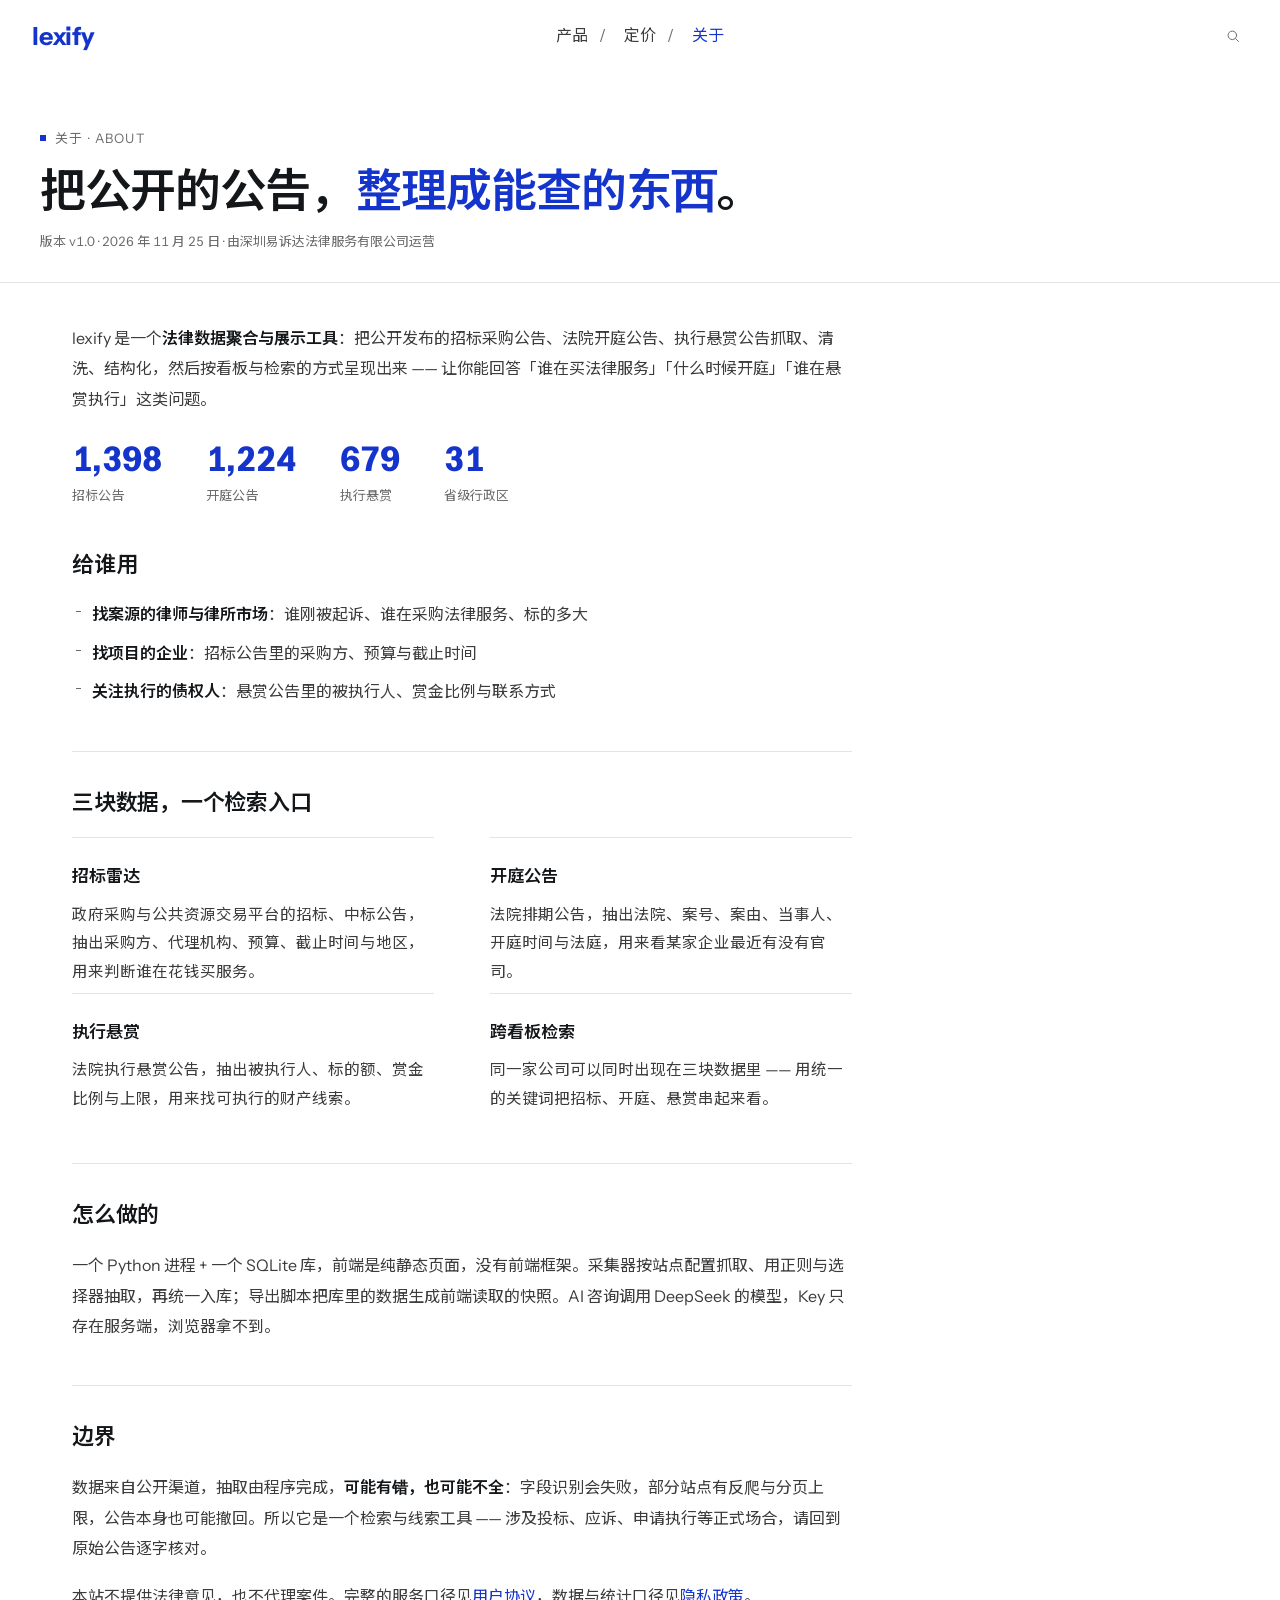
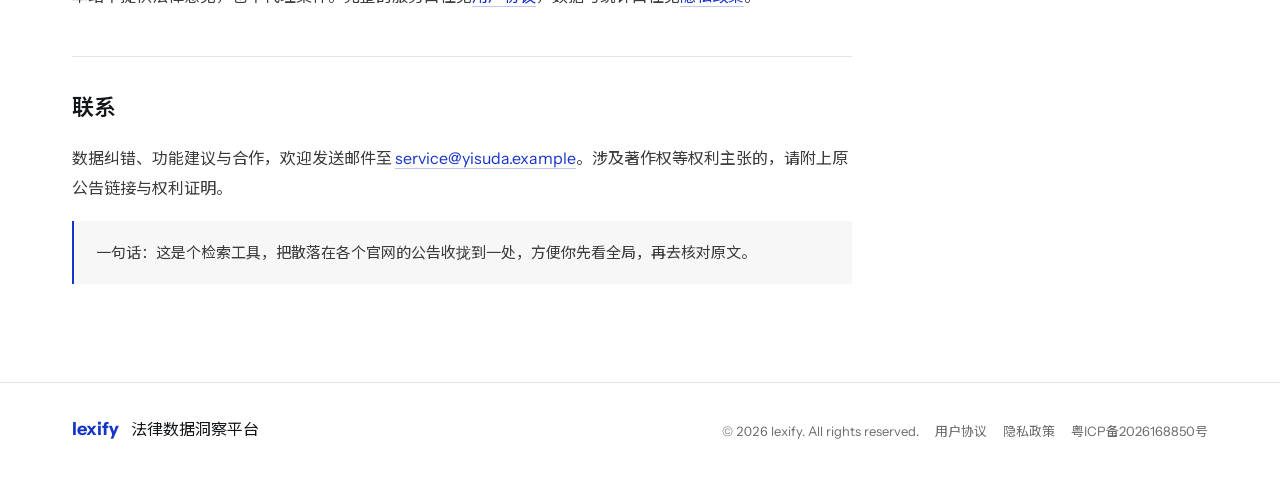
==== commit cfea0f63: "docs: 用户协议与隐私政策改为标准条款体例（v3.0），主体改为深圳易诉达，移除项目地址" ====
--- a/web/about.html
+++ b/web/about.html
@@ -51,7 +51,7 @@
     <div class="wrap">
       <p class="sub-kicker"><span class="dot"></span>关于 · ABOUT</p>
       <h1 class="sub-title">把公开的公告，<span class="hl">整理成能查的东西</span>。</h1>
-      <p class="sub-meta">版本 v1.0 · 2026 年 11 月 25 日 · 一个个人项目，代码在 GitHub</p>
+      <p class="sub-meta">版本 v1.0 · 2026 年 11 月 25 日 · 由深圳易诉达法律服务有限公司运营</p>
     </div>
   </section>
 
@@ -95,14 +95,14 @@
     </div>
 
     <h2>怎么做的</h2>
-    <p>一个 Python 进程 + 一个 SQLite 库，前端是纯静态页面，没有前端框架。采集器在仓库的 <code>collectors/</code> 下，按站点配置抓取、正则与选择器抽取，再统一入库；导出脚本把库里的数据烤成前端读的快照。AI 咨询调用 DeepSeek 的模型，Key 只存在服务端，浏览器拿不到。</p>
+    <p>一个 Python 进程 + 一个 SQLite 库，前端是纯静态页面，没有前端框架。采集器按站点配置抓取、用正则与选择器抽取，再统一入库；导出脚本把库里的数据生成前端读取的快照。AI 咨询调用 DeepSeek 的模型，Key 只存在服务端，浏览器拿不到。</p>
 
     <h2>边界</h2>
     <p>数据来自公开渠道，抽取由程序完成，<strong>可能有错，也可能不全</strong>：字段识别会失败，部分站点有反爬与分页上限，公告本身也可能撤回。所以它是一个检索与线索工具 —— 涉及投标、应诉、申请执行等正式场合，请回到原始公告逐字核对。</p>
     <p>本站不提供法律意见，也不代理案件。完整的服务口径见<a href="terms.html">用户协议</a>，数据与统计口径见<a href="privacy.html">隐私政策</a>。</p>
 
     <h2>联系</h2>
-    <p>数据纠错、功能建议、合作，都可以提到 GitHub 仓库的 issue：<a href="https://github.com/bytemineur/lexify/issues" target="_blank" rel="noopener noreferrer">github.com/bytemineur/lexify/issues</a>。涉及侵权的内容，请附上原公告链接与权利证明。</p>
+    <p>数据纠错、功能建议与合作，欢迎发送邮件至 <a href="mailto:service@yisuda.example">service@yisuda.example</a>。涉及著作权等权利主张的，请附上原公告链接与权利证明。</p>
 
     <p class="sub-note">一句话：这是个检索工具，把散落在各个官网的公告收拢到一处，方便你先看全局，再去核对原文。</p>
 
--- a/web/subpage.css
+++ b/web/subpage.css
@@ -203,3 +203,10 @@
   html[data-mlp] .sub-body { padding-top: 28px; font-size: 15.5px; }
   html[data-mlp] .sub-body h2 { font-size: 20px; margin-top: 36px; padding-top: 24px; }
 }
+
+/* �����ţ��Ӵ� + �̶����ȣ����� 1.1 ������ 11 */
+html[data-mlp] .sub-body .num {
+  display: inline-block; min-width: 2.6em;
+  font-weight: 600; color: var(--text);
+  font-variant-numeric: tabular-nums;
+}
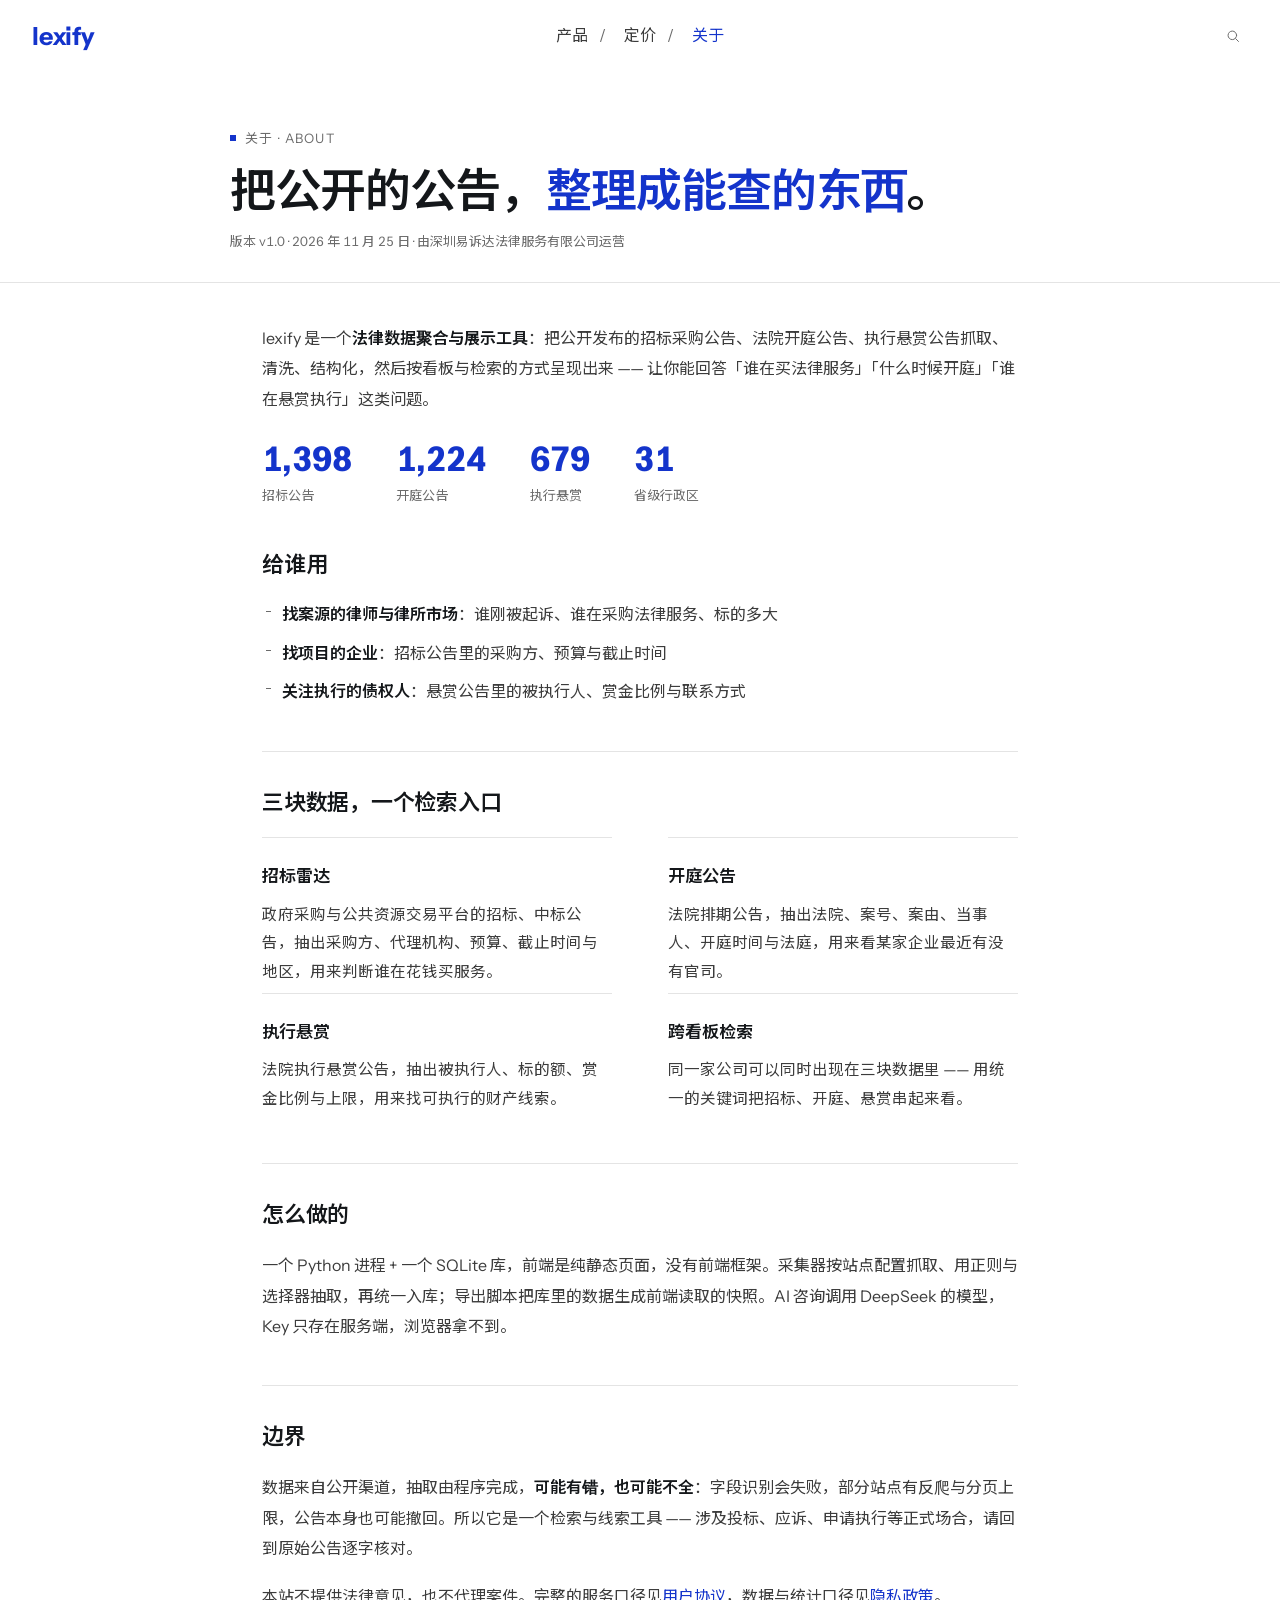
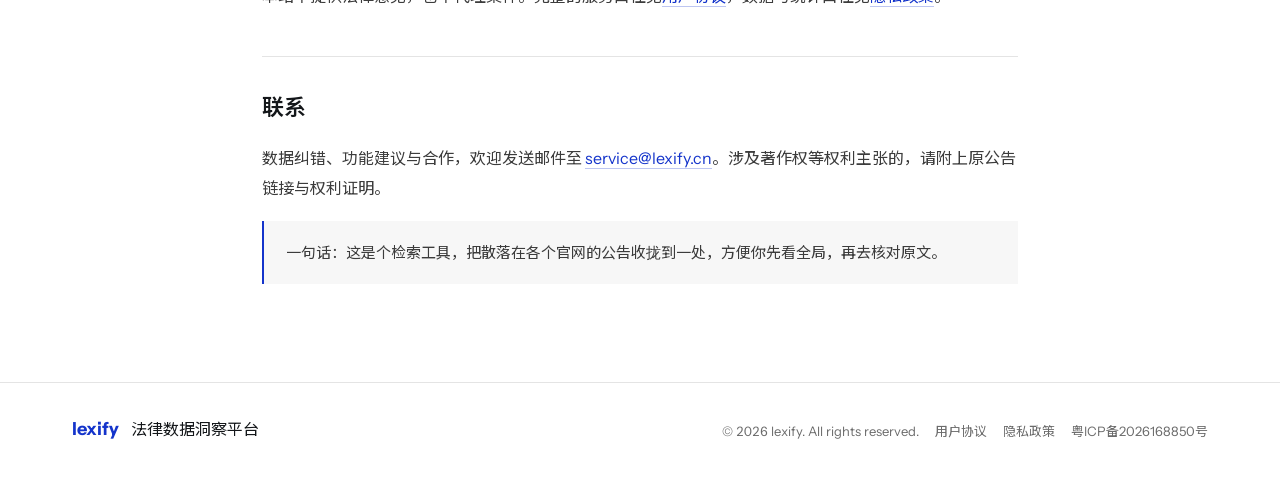
==== commit 217416e4: "style: 子页正文居中、联系邮箱改为 service@lexify.cn" ====
--- a/web/about.html
+++ b/web/about.html
@@ -102,7 +102,7 @@
     <p>本站不提供法律意见，也不代理案件。完整的服务口径见<a href="terms.html">用户协议</a>，数据与统计口径见<a href="privacy.html">隐私政策</a>。</p>
 
     <h2>联系</h2>
-    <p>数据纠错、功能建议与合作，欢迎发送邮件至 <a href="mailto:service@yisuda.example">service@yisuda.example</a>。涉及著作权等权利主张的，请附上原公告链接与权利证明。</p>
+    <p>数据纠错、功能建议与合作，欢迎发送邮件至 <a href="mailto:service@lexify.cn">service@lexify.cn</a>。涉及著作权等权利主张的，请附上原公告链接与权利证明。</p>
 
     <p class="sub-note">一句话：这是个检索工具，把散落在各个官网的公告收拢到一处，方便你先看全局，再去核对原文。</p>
 
--- a/web/subpage.css
+++ b/web/subpage.css
@@ -210,3 +210,12 @@
   font-weight: 600; color: var(--text);
   font-variant-numeric: tabular-nums;
 }
+
+/* ���� ���ľ��У�ҳͷ�����Ĺ���ͬһ�� 820px ���� �������������������������� */
+html[data-mlp] .sub-page .sub-head > .wrap,
+html[data-mlp] .sub-page main > .wrap {
+  width: min(820px, 100% - 80px);
+  margin-left: auto;
+  margin-right: auto;
+}
+html[data-mlp] .sub-page .sub-body { max-width: none; }
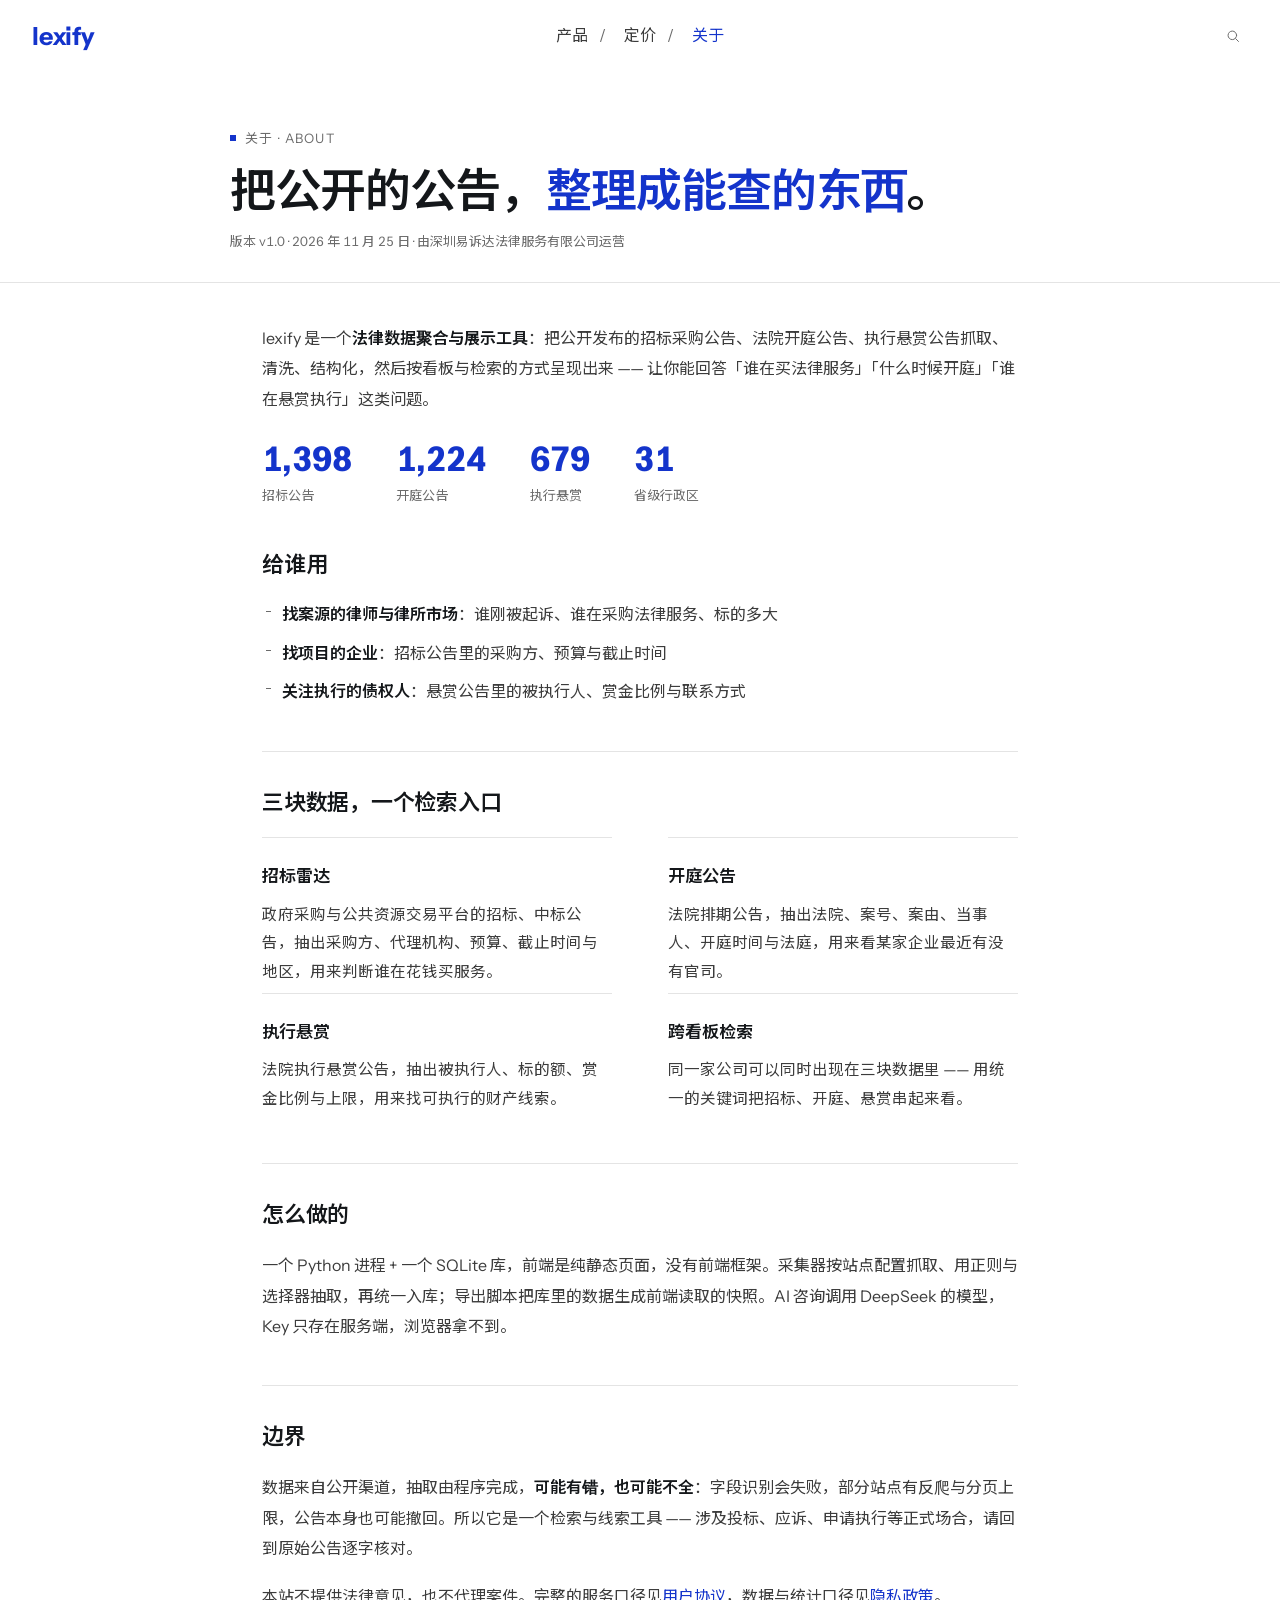
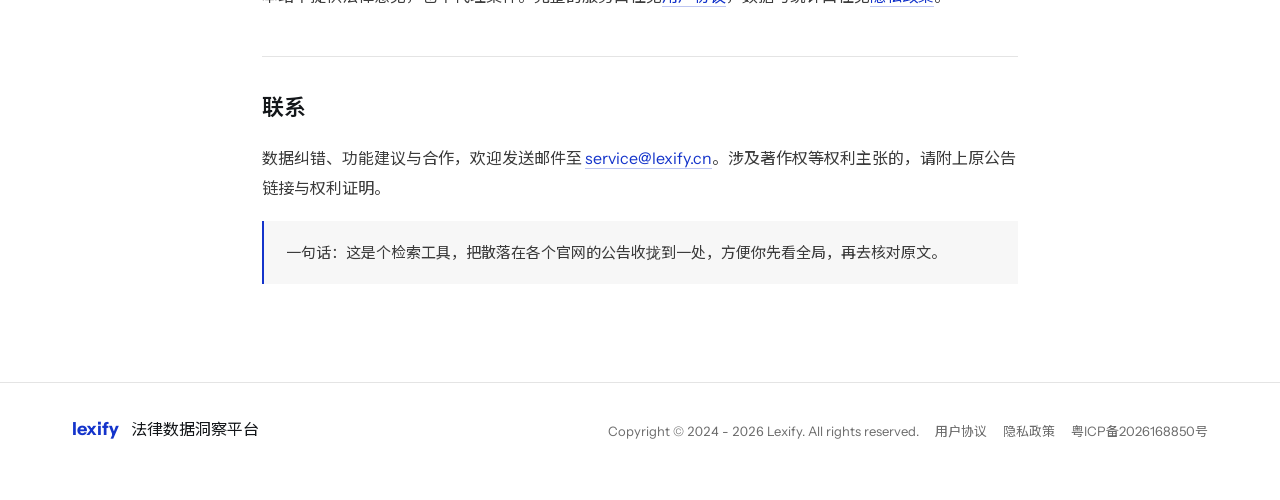
==== commit 488e34de: "style: 页脚版权行改为 Copyright © 2024 - 2026 Lexify. All rights reserved." ====
--- a/web/about.html
+++ b/web/about.html
@@ -114,7 +114,7 @@
   <div class="wrap foot-in">
     <a class="foot-brand" href="index.html"><strong>lexify</strong> 法律数据洞察平台</a>
     <div class="foot-legal">
-      <p class="foot-note">© 2026 lexify. All rights reserved.</p>
+      <p class="foot-note">Copyright © 2024 - 2026 Lexify. All rights reserved.</p>
       <p class="foot-links"><a href="terms.html">用户协议</a><a href="privacy.html">隐私政策</a></p>
       <a class="foot-icp" href="https://beian.miit.gov.cn/" target="_blank" rel="noopener noreferrer">粤ICP备2026168850号</a>
     </div>
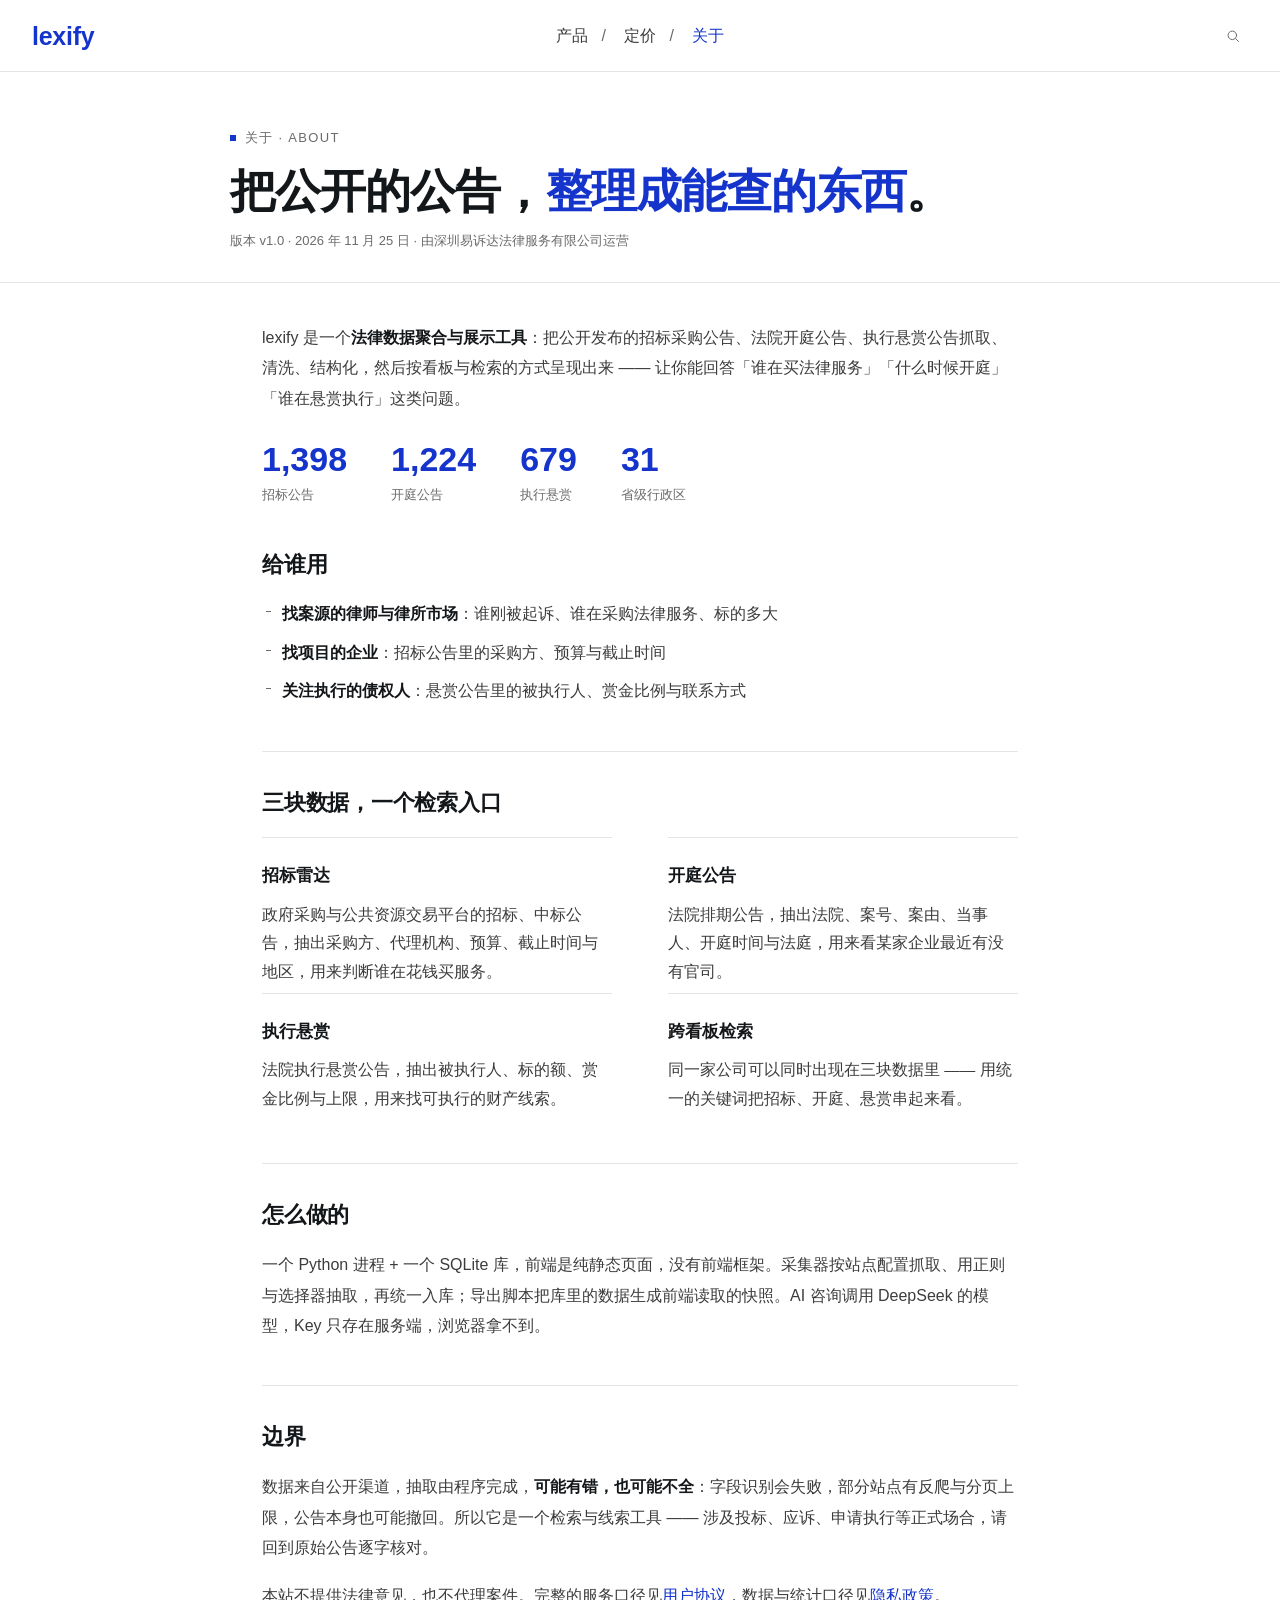
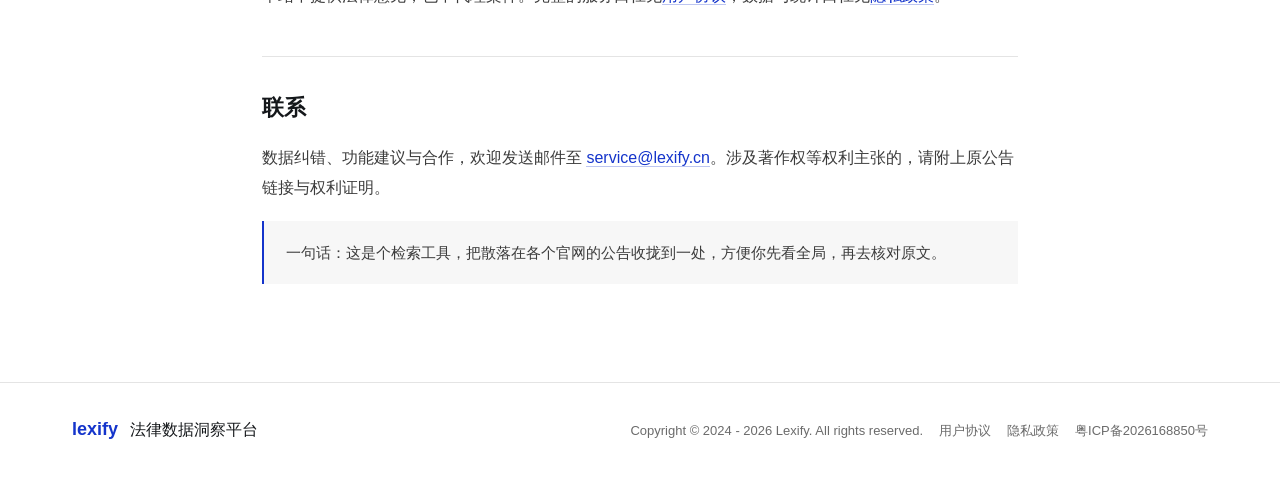
==== commit 275dff68: "feat: 新增证券虚假陈述看板（巨潮资讯证监会处罚公告，1331 条 / 624 家公司）" ====
--- a/web/about.html
+++ b/web/about.html
@@ -30,6 +30,7 @@
         <a role="menuitem" href="tender.html"><b>招标雷达</b><em>Tender Radar</em></a>
         <a role="menuitem" href="hearing.html"><b>开庭公告</b><em>Hearing Docket</em></a>
         <a role="menuitem" href="bounty.html"><b>执行悬赏</b><em>Bounty Notice</em></a>
+        <a role="menuitem" href="falseclaim.html"><b>证券虚假陈述</b><em>Misrepresentation</em></a>
       </div>
     </div>
     <a href="pricing.html">定价</a>
--- a/web/millennium.css
+++ b/web/millennium.css
@@ -22,6 +22,9 @@
    - Instrument Sans：英文与数字（拉丁）
    - Noto Sans SC    ：中文标题与正文（子集了 UI + 数据里出现的 3,113 个汉字）
    两个字体都是 SIL OFL 许可，可随源码分发。 */
+/* 自托管字体已停用（首屏换字会闪一下，改成系统字体栈）。
+   woff2 仍留在 web/fonts/，要恢复就把下面这段注释去掉、并把 --font-sans 改回
+   "Instrument Sans", "Noto Sans SC", …
 @font-face {
   font-family: "Instrument Sans";
   src: url("./fonts/InstrumentSans-Regular.woff2") format("woff2");
@@ -42,6 +45,7 @@
   src: url("./fonts/NotoSansSC-600-subset.woff2") format("woff2");
   font-weight: 600; font-style: normal; font-display: swap;
 }
+*/
 
 /* ── 1. 令牌 ─────────────────────────────────────── */
 html[data-mlp] {
@@ -81,8 +85,9 @@
   --shadow-lg: none;
   --raised: none;
 
-  --font-sans: "Instrument Sans", "Noto Sans SC", "PingFang SC", "Hiragino Sans GB",
-               "Microsoft YaHei", -apple-system, sans-serif;
+  --font-sans: -apple-system, BlinkMacSystemFont, "Segoe UI", "PingFang SC",
+               "Hiragino Sans GB", "Microsoft YaHei", "Noto Sans CJK SC",
+               "Noto Sans SC", Roboto, "Helvetica Neue", Arial, sans-serif;
 }
 
 /* 夜间：同一套蓝反印成夜蓝 */
@@ -132,7 +137,8 @@
   background: var(--nav-bg);
   backdrop-filter: saturate(140%) blur(10px);
   -webkit-backdrop-filter: saturate(140%) blur(10px);
-  border-bottom: 0;
+  /* 与页面其他发丝线（.bhead / .sub-head / .foot）同一根 1px --blue-18 */
+  border-bottom: 1px solid var(--blue-18);
 }
 /* 品牌贴左、导航居中、右侧工具贴右（三栏等分，中间列始终居中） */
 @media (min-width: 901px) {
--- a/web/ai-chat.css
+++ b/web/ai-chat.css
@@ -17,7 +17,7 @@
   right: 24px;
   bottom: 24px;
   z-index: 70;                 /* 高于顶栏 40/50，低于检索浮层 90 与看板弹窗 100 */
-  font-family: var(--font-sans, "Instrument Sans", "Noto Sans SC", -apple-system, sans-serif);
+  font-family: var(--font-sans, -apple-system, "Segoe UI", "Microsoft YaHei", sans-serif);
   color: var(--text, #14171a);
 }
 
